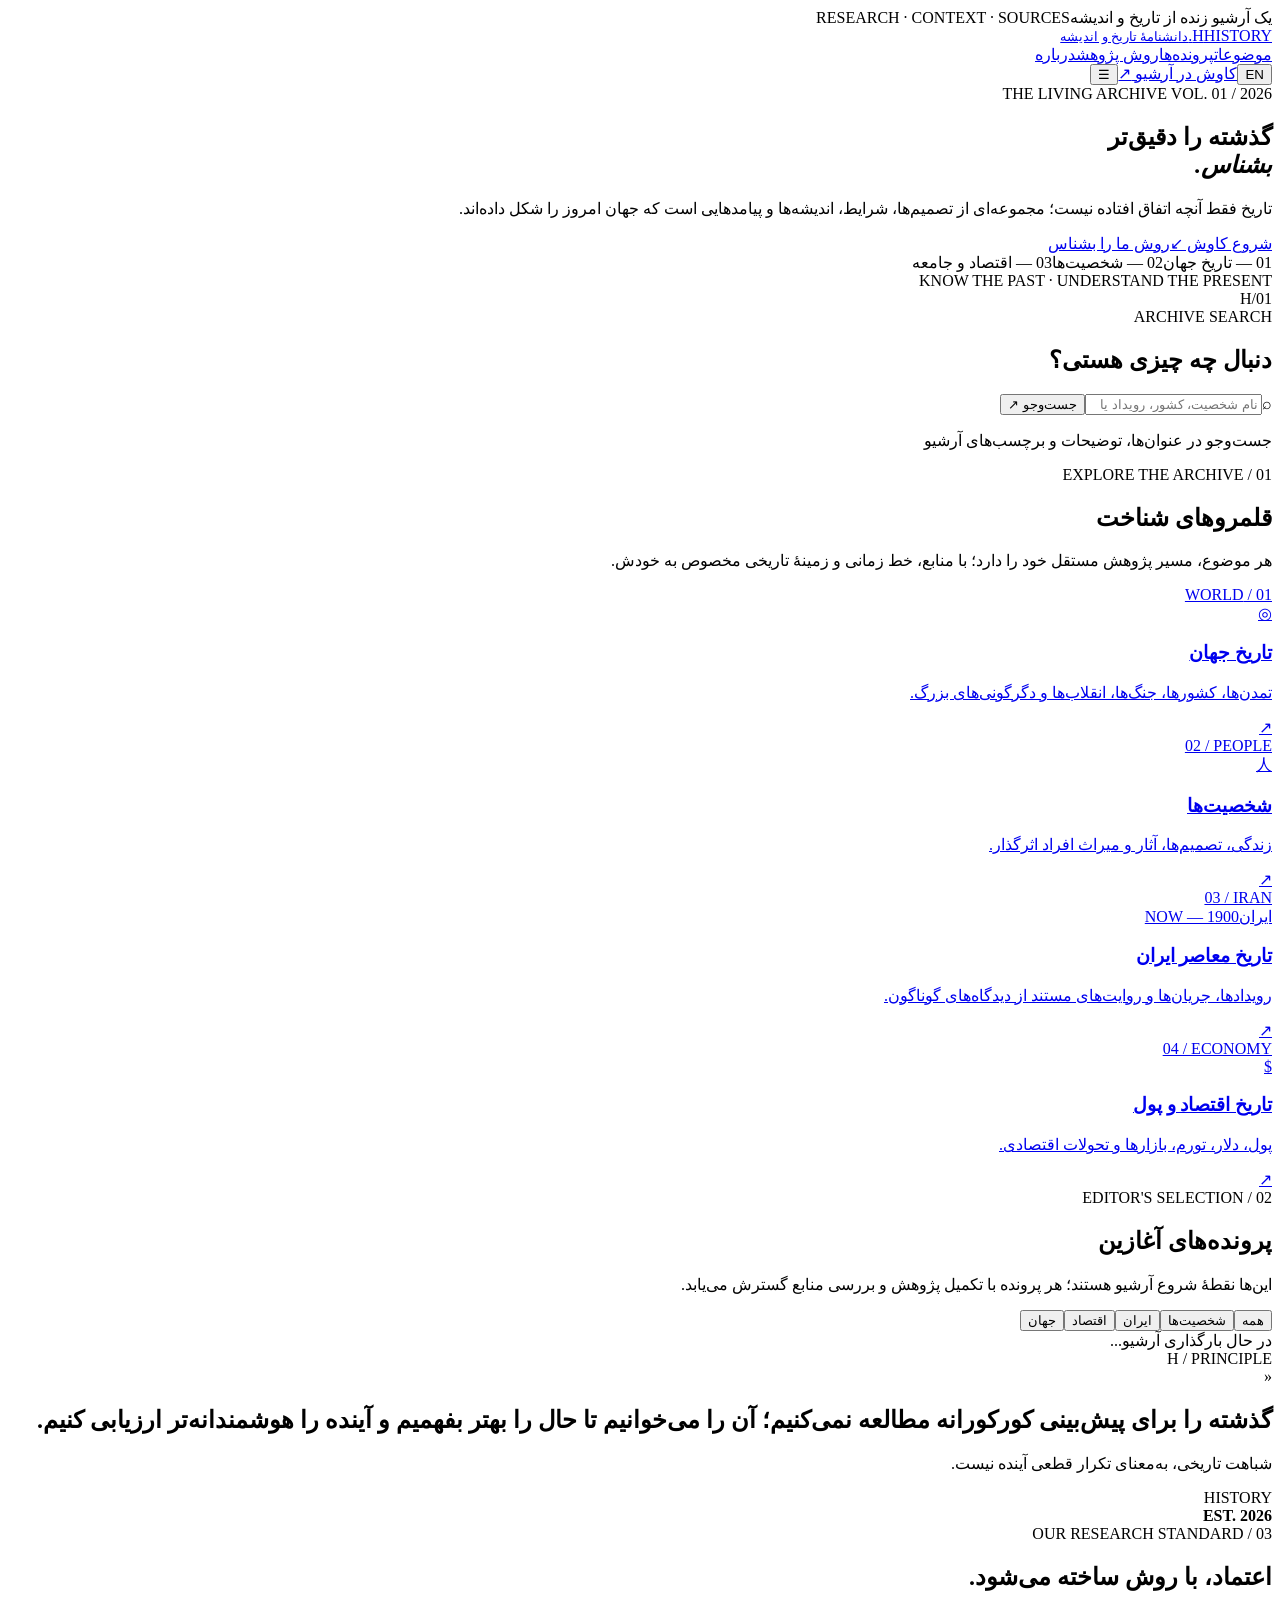
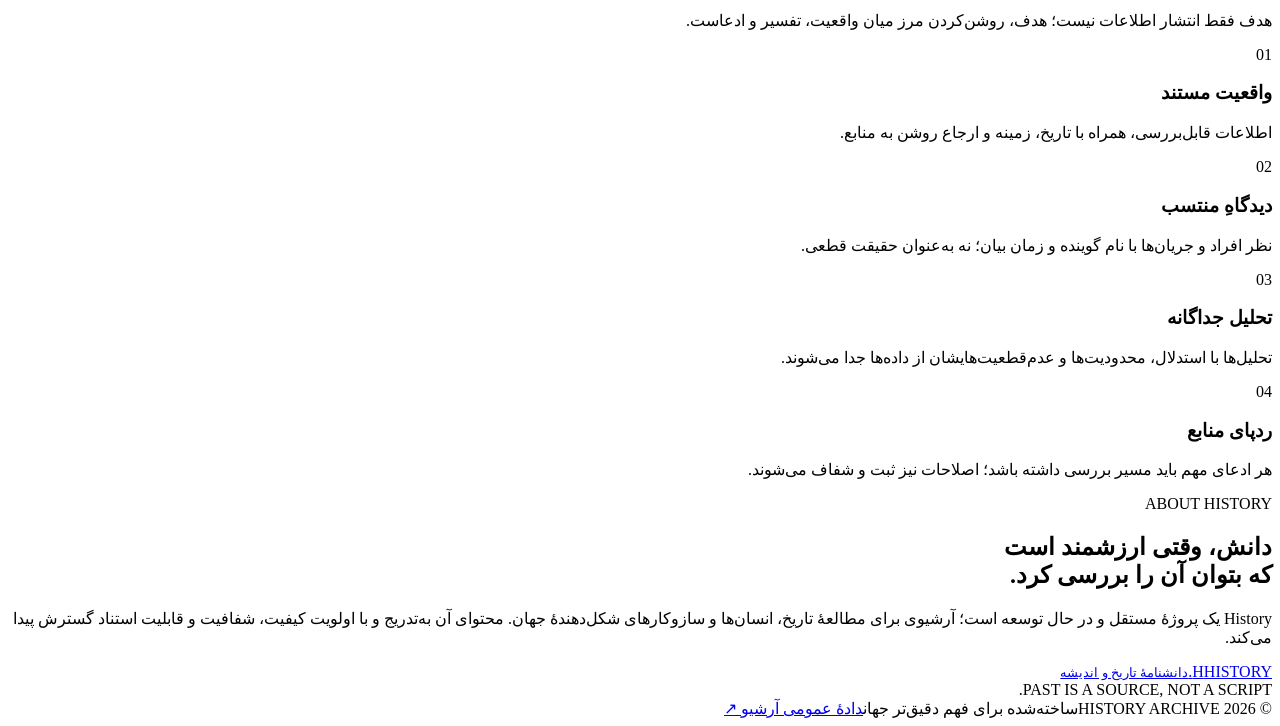
==== index.html @ a35e3f7c "Build History foundation: add index.html" ====
<!doctype html>
<html lang="fa" dir="rtl">
<head>
  <meta charset="utf-8">
  <meta name="viewport" content="width=device-width, initial-scale=1">
  <meta name="theme-color" content="#090a0b">
  <meta name="description" content="History؛ دانشنامه‌ای مستند برای شناخت تاریخ جهان، ایران، اقتصاد و زندگی شخصیت‌های اثرگذار.">
  <meta property="og:title" content="History — گذشته را دقیق‌تر بشناس">
  <meta property="og:description" content="تاریخ، شخصیت‌ها، اندیشه‌ها و اقتصاد؛ با منابع قابل‌ردیابی و روایت‌های تفکیک‌شده.">
  <meta property="og:type" content="website">
  <link rel="icon" href="assets/favicon.svg" type="image/svg+xml">
  <link rel="preconnect" href="https://fonts.googleapis.com">
  <link rel="preconnect" href="https://fonts.gstatic.com" crossorigin>
  <link href="https://fonts.googleapis.com/css2?family=Vazirmatn:wght@400;500;600;700;800&family=DM+Sans:wght@400;500;600;700&display=swap" rel="stylesheet">
  <link rel="stylesheet" href="assets/style.css">
  <title>History — دانشنامه تاریخ و اندیشه</title>
  <script type="application/ld+json">
  {"@context":"https://schema.org","@type":"WebSite","name":"History","url":"https://amir-studio.github.io/History/","inLanguage":["fa","en"],"description":"A source-led knowledge base for history, people, ideas and economic history."}
  </script>
</head>
<body>
  <div class="topline"><span>یک آرشیو زنده از تاریخ و اندیشه</span><span class="topline-right">RESEARCH · CONTEXT · SOURCES</span></div>
  <header class="site-header">
    <a class="brand" href="./" aria-label="History صفحه اصلی"><span class="brand-mark">H</span><span>HISTORY<span class="brand-dot">.</span><small>دانشنامهٔ تاریخ و اندیشه</small></span></a>
    <nav class="desktop-nav" aria-label="ناوبری اصلی">
      <a href="#collections">موضوعات</a><a href="#featured">پرونده‌ها</a><a href="#method">روش پژوهش</a><a href="#about">درباره</a>
    </nav>
    <div class="header-actions"><button class="lang-btn" id="langToggle" type="button" aria-label="تغییر زبان">EN</button><a class="header-link" href="#collections">کاوش در آرشیو <span>↗</span></a><button class="menu-btn" id="menuBtn" aria-label="باز کردن منو">☰</button></div>
  </header>
  <main>
    <section class="hero">
      <div class="hero-grid"></div><div class="hero-content">
        <div class="eyebrow"><i></i> THE LIVING ARCHIVE <span>VOL. 01 / 2026</span></div>
        <h1>گذشته را دقیق‌تر<br><em>بشناس.</em></h1>
        <p class="hero-lead">تاریخ فقط آنچه اتفاق افتاده نیست؛ مجموعه‌ای از تصمیم‌ها، شرایط، اندیشه‌ها و پیامدهایی است که جهان امروز را شکل داده‌اند.</p>
        <div class="hero-actions"><a class="primary-btn" href="#collections">شروع کاوش <span>↙</span></a><a class="text-btn" href="#method">روش ما را بشناس</a></div>
        <div class="hero-meta"><span>01 — تاریخ جهان</span><span>02 — شخصیت‌ها</span><span>03 — اقتصاد و جامعه</span></div>
      </div>
      <div class="hero-side"><div class="vertical-label">KNOW THE PAST · UNDERSTAND THE PRESENT</div><div class="hero-index">H<span>/</span>01</div></div>
    </section>
    <section class="search-section" aria-label="جست‌وجو">
      <div><span class="section-kicker">ARCHIVE SEARCH</span><h2>دنبال چه چیزی هستی؟</h2></div>
      <form class="search-box" id="searchForm"><span class="search-icon">⌕</span><input id="searchInput" type="search" placeholder="نام شخصیت، کشور، رویداد یا موضوع..." autocomplete="off"><button type="submit">جست‌وجو <span>↗</span></button></form>
      <p class="search-hint" id="searchHint">جست‌وجو در عنوان‌ها، توضیحات و برچسب‌های آرشیو</p>
    </section>
    <section class="collections section-wrap" id="collections">
      <div class="section-heading"><div><span class="section-kicker">EXPLORE THE ARCHIVE / 01</span><h2>قلمروهای شناخت</h2></div><p>هر موضوع، مسیر پژوهش مستقل خود را دارد؛ با منابع، خط زمانی و زمینهٔ تاریخی مخصوص به خودش.</p></div>
      <div class="collection-grid">
        <a class="collection-card large" href="#featured" data-category="world"><span class="card-number">01 / WORLD</span><div class="collection-art art-world"><div class="orbit orbit-a"></div><div class="orbit orbit-b"></div><div class="globe">◎</div></div><div class="collection-info"><h3>تاریخ جهان</h3><p>تمدن‌ها، کشورها، جنگ‌ها، انقلاب‌ها و دگرگونی‌های بزرگ.</p><span class="card-arrow">↗</span></div></a>
        <a class="collection-card" href="#featured" data-category="people"><span class="card-number">02 / PEOPLE</span><div class="collection-art art-people"><span class="portrait-symbol">人</span><span class="portrait-line"></span></div><div class="collection-info"><h3>شخصیت‌ها</h3><p>زندگی، تصمیم‌ها، آثار و میراث افراد اثرگذار.</p><span class="card-arrow">↗</span></div></a>
        <a class="collection-card" href="#featured" data-category="iran"><span class="card-number">03 / IRAN</span><div class="collection-art art-iran"><span class="iran-mark">ایران</span><span class="iran-year">1900 — NOW</span></div><div class="collection-info"><h3>تاریخ معاصر ایران</h3><p>رویدادها، جریان‌ها و روایت‌های مستند از دیدگاه‌های گوناگون.</p><span class="card-arrow">↗</span></div></a>
        <a class="collection-card" href="#featured" data-category="economy"><span class="card-number">04 / ECONOMY</span><div class="collection-art art-economy"><div class="chart-lines"><i></i><i></i><i></i><i></i><i></i><i></i></div><span class="dollar-sign">$</span></div><div class="collection-info"><h3>تاریخ اقتصاد و پول</h3><p>پول، دلار، تورم، بازارها و تحولات اقتصادی.</p><span class="card-arrow">↗</span></div></a>
      </div>
    </section>
    <section class="featured section-wrap" id="featured">
      <div class="section-heading"><div><span class="section-kicker">EDITOR'S SELECTION / 02</span><h2>پرونده‌های آغازین</h2></div><p>این‌ها نقطهٔ شروع آرشیو هستند؛ هر پرونده با تکمیل پژوهش و بررسی منابع گسترش می‌یابد.</p></div>
      <div class="filter-row" id="filters"><button class="filter active" data-filter="all">همه</button><button class="filter" data-filter="people">شخصیت‌ها</button><button class="filter" data-filter="iran">ایران</button><button class="filter" data-filter="economy">اقتصاد</button><button class="filter" data-filter="world">جهان</button></div>
      <div class="article-grid" id="articleGrid"><div class="loading">در حال بارگذاری آرشیو...</div></div>
      <div class="empty-state" id="emptyState" hidden>موردی با این عبارت پیدا نشد. عبارت دیگری را امتحان کن.</div>
    </section>
    <section class="principle">
      <div class="principle-number">H / PRINCIPLE</div><div class="principle-quote"><span>«</span><h2>گذشته را برای پیش‌بینی کورکورانه مطالعه نمی‌کنیم؛ آن را می‌خوانیم تا حال را بهتر بفهمیم و آینده را هوشمندانه‌تر ارزیابی کنیم.</h2><p>شباهت تاریخی، به‌معنای تکرار قطعی آینده نیست.</p></div><div class="principle-seal">HISTORY<br><b>EST. 2026</b></div>
    </section>
    <section class="method section-wrap" id="method">
      <div class="section-heading"><div><span class="section-kicker">OUR RESEARCH STANDARD / 03</span><h2>اعتماد، با روش ساخته می‌شود.</h2></div><p>هدف فقط انتشار اطلاعات نیست؛ هدف، روشن‌کردن مرز میان واقعیت، تفسیر و ادعاست.</p></div>
      <div class="method-grid">
        <article><span>01</span><h3>واقعیت مستند</h3><p>اطلاعات قابل‌بررسی، همراه با تاریخ، زمینه و ارجاع روشن به منابع.</p></article>
        <article><span>02</span><h3>دیدگاهِ منتسب</h3><p>نظر افراد و جریان‌ها با نام گوینده و زمان بیان؛ نه به‌عنوان حقیقت قطعی.</p></article>
        <article><span>03</span><h3>تحلیل جداگانه</h3><p>تحلیل‌ها با استدلال، محدودیت‌ها و عدم‌قطعیت‌هایشان از داده‌ها جدا می‌شوند.</p></article>
        <article><span>04</span><h3>ردپای منابع</h3><p>هر ادعای مهم باید مسیر بررسی داشته باشد؛ اصلاحات نیز ثبت و شفاف می‌شوند.</p></article>
      </div>
    </section>
    <section class="about-band" id="about"><div><span class="section-kicker">ABOUT HISTORY</span><h2>دانش، وقتی ارزشمند است<br>که بتوان آن را بررسی کرد.</h2></div><p>History یک پروژهٔ مستقل و در حال توسعه است؛ آرشیوی برای مطالعهٔ تاریخ، انسان‌ها و سازوکارهای شکل‌دهندهٔ جهان. محتوای آن به‌تدریج و با اولویت کیفیت، شفافیت و قابلیت استناد گسترش پیدا می‌کند.</p></section>
  </main>
  <footer class="site-footer"><a class="brand" href="./"><span class="brand-mark">H</span><span>HISTORY<span class="brand-dot">.</span><small>دانشنامهٔ تاریخ و اندیشه</small></span></a><div class="footer-note">PAST IS A SOURCE, NOT A SCRIPT.</div><div class="footer-bottom"><span>© 2026 HISTORY ARCHIVE</span><span>ساخته‌شده برای فهم دقیق‌تر جهان</span><a href="data/index.json">دادهٔ عمومی آرشیو ↗</a></div></footer>
  <script src="assets/app.js" defer></script>
</body>
</html>
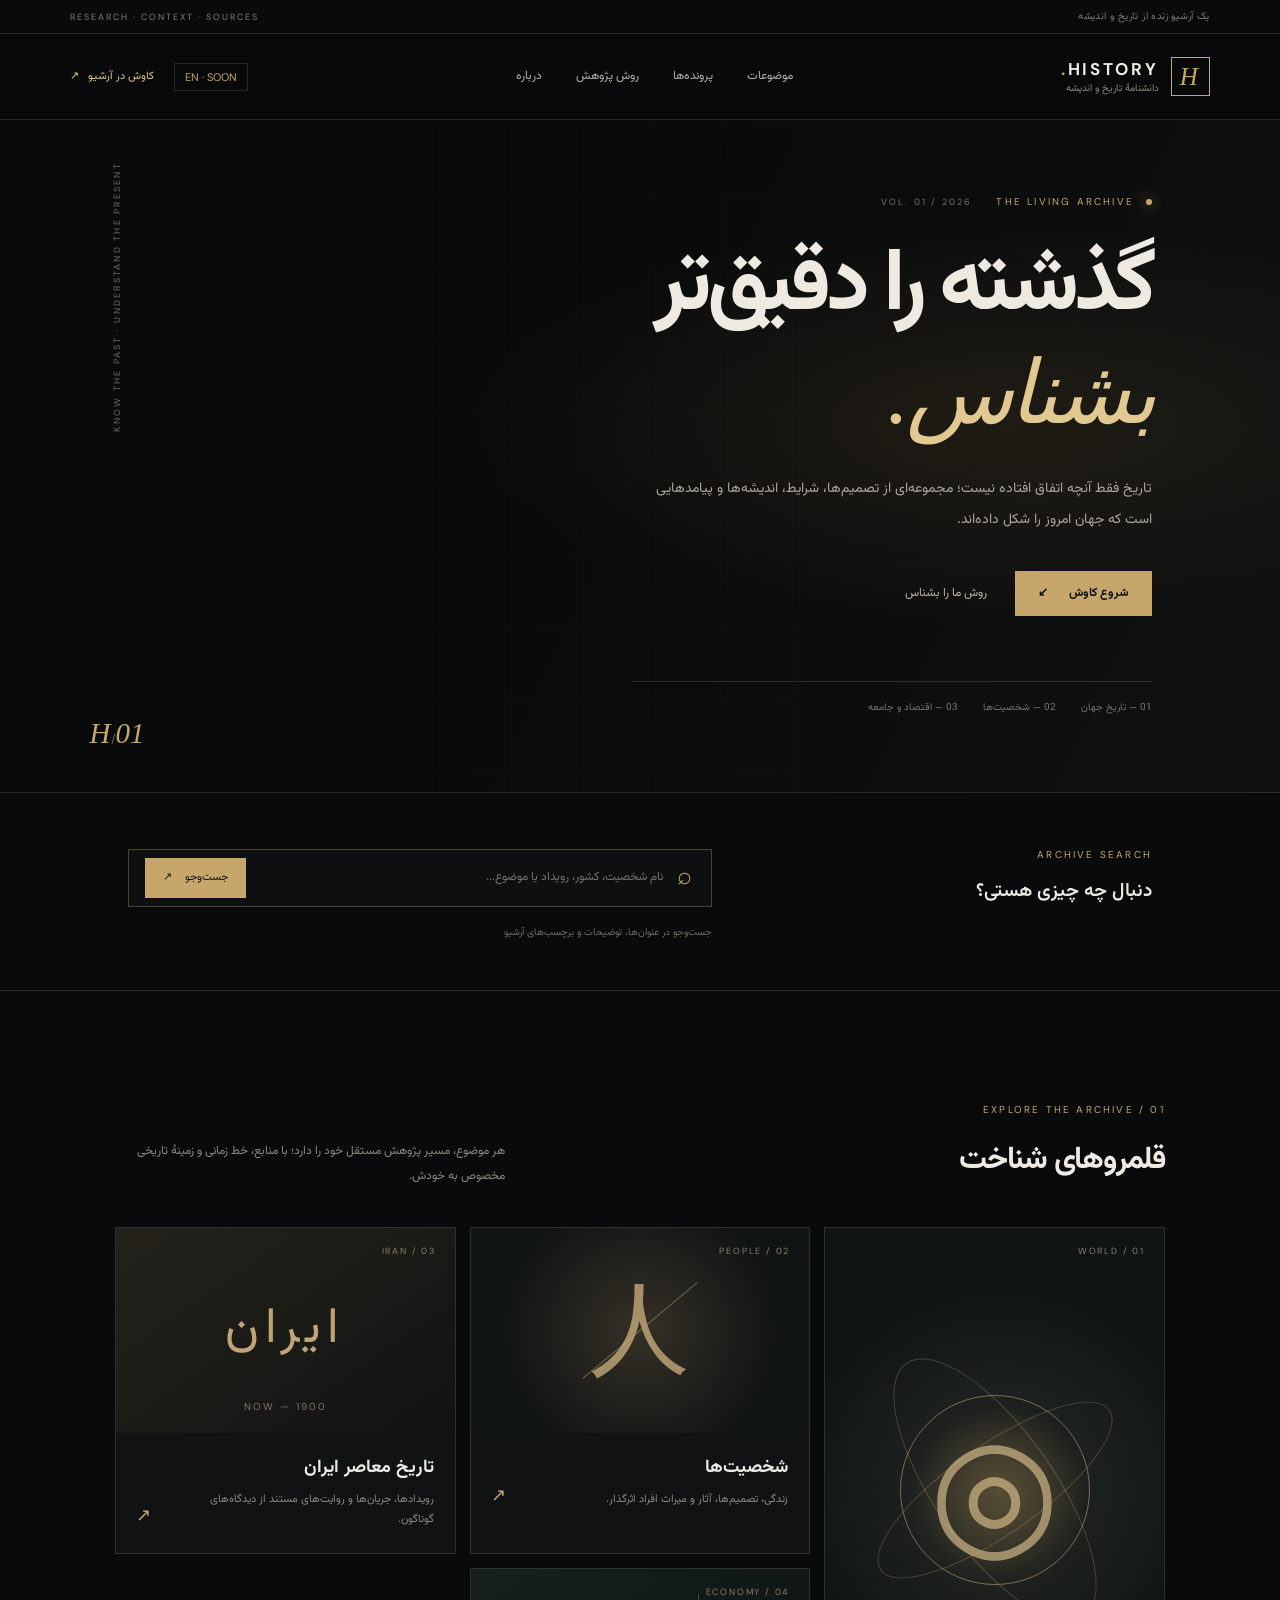
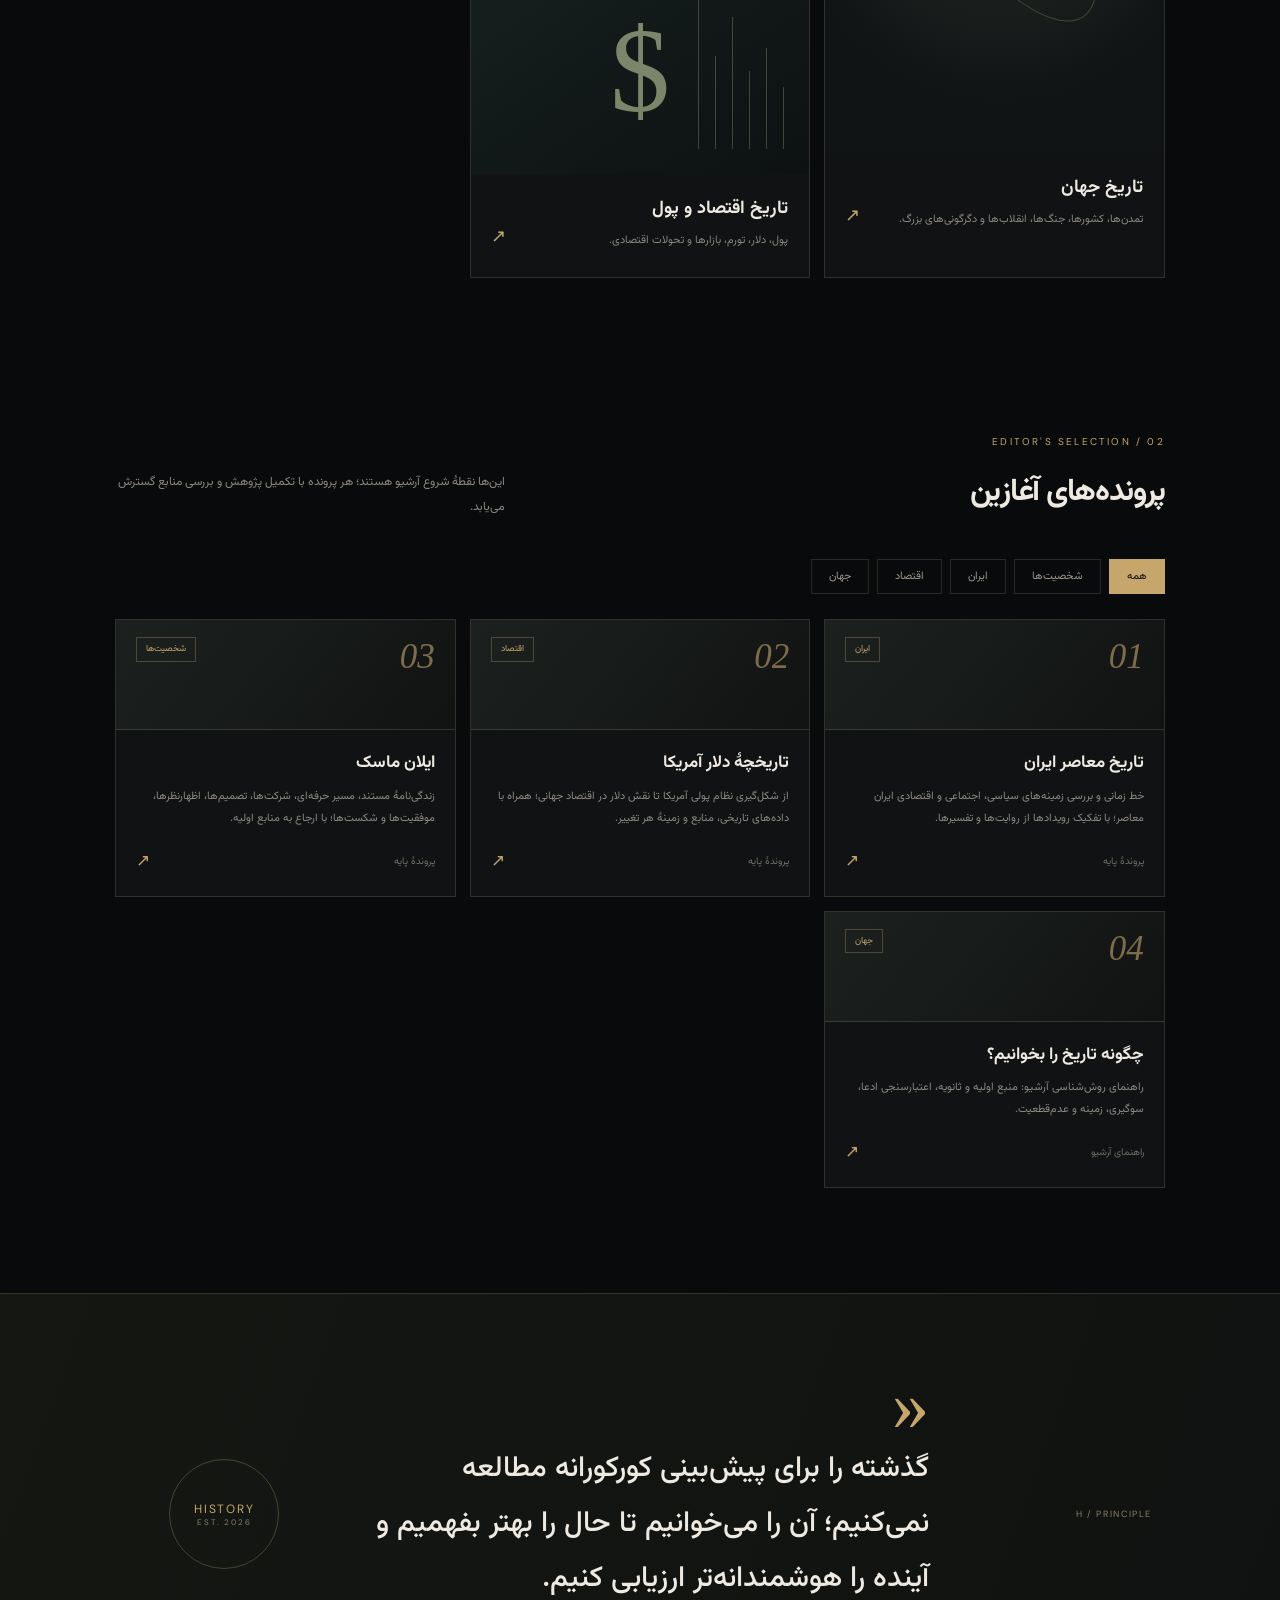
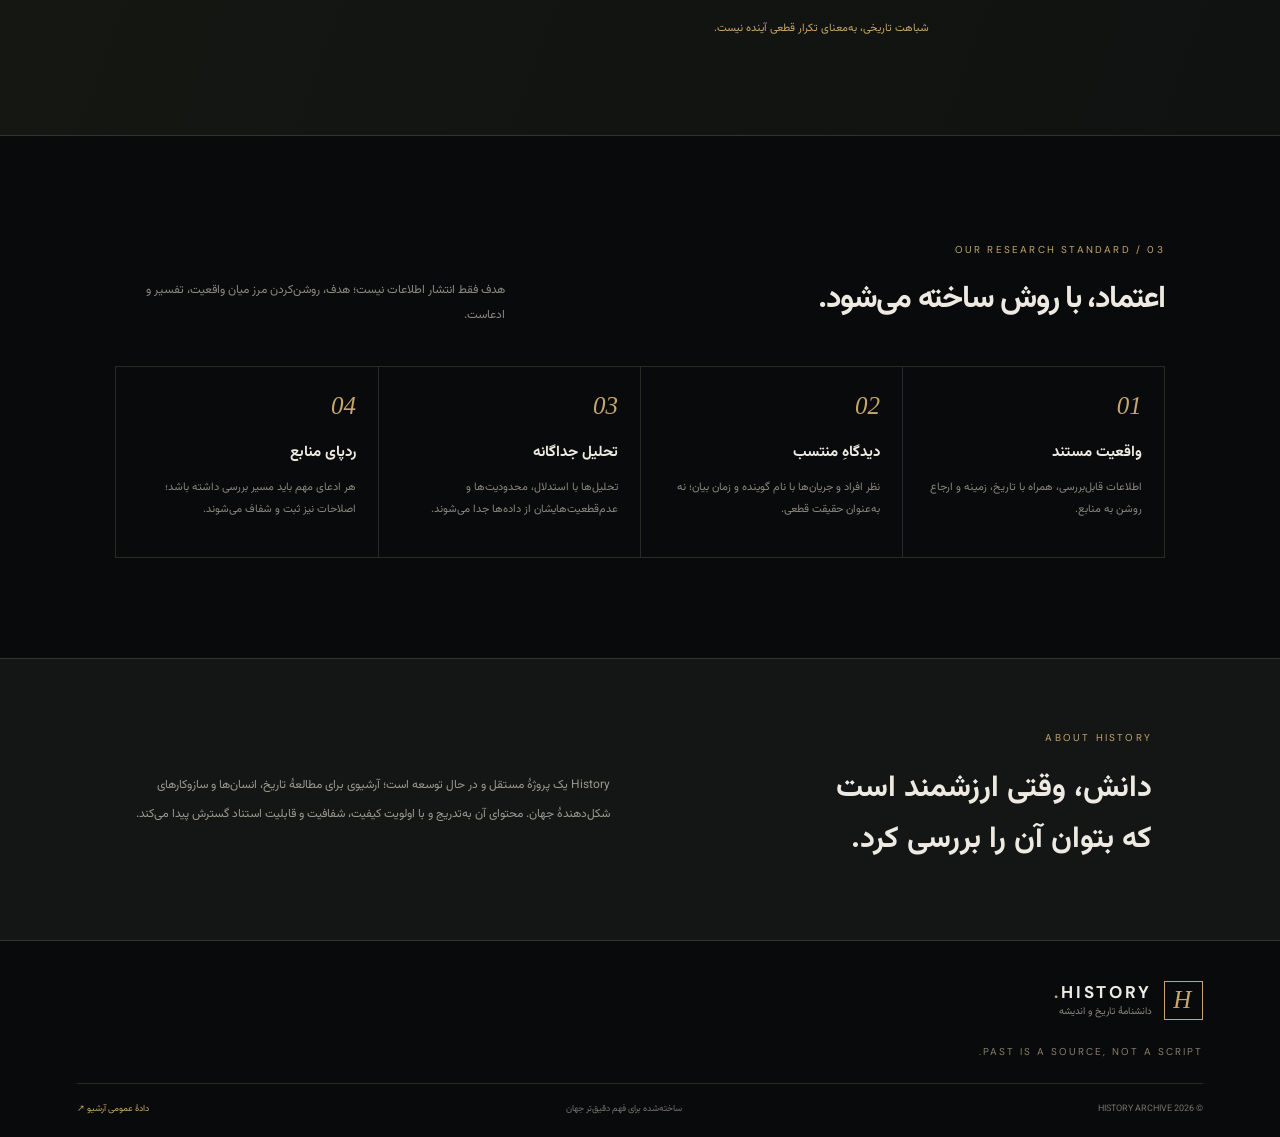
==== commit 0bf02a71: "Mark English interface as coming soon" ====
--- a/index.html
+++ b/index.html
@@ -25,7 +25,7 @@
     <nav class="desktop-nav" aria-label="ناوبری اصلی">
       <a href="#collections">موضوعات</a><a href="#featured">پرونده‌ها</a><a href="#method">روش پژوهش</a><a href="#about">درباره</a>
     </nav>
-    <div class="header-actions"><button class="lang-btn" id="langToggle" type="button" aria-label="تغییر زبان">EN</button><a class="header-link" href="#collections">کاوش در آرشیو <span>↗</span></a><button class="menu-btn" id="menuBtn" aria-label="باز کردن منو">☰</button></div>
+    <div class="header-actions"><button class="lang-btn" id="langToggle" type="button" aria-label="نسخهٔ انگلیسی به‌زودی" disabled>EN · SOON</button><a class="header-link" href="#collections">کاوش در آرشیو <span>↗</span></a><button class="menu-btn" id="menuBtn" aria-label="باز کردن منو">☰</button></div>
   </header>
   <main>
     <section class="hero">
--- a/assets/style.css
+++ b/assets/style.css
@@ -0,0 +1 @@
+:root{--bg:#090a0b;--panel:#101214;--panel2:#141719;--gold:#c6a66b;--gold2:#e2c891;--text:#eeeae2;--muted:#99958d;--line:rgba(225,205,164,.16);--serif:Georgia,'Times New Roman',serif}*{box-sizing:border-box}html{scroll-behavior:smooth;scroll-padding-top:90px}body{margin:0;background:var(--bg);color:var(--text);font-family:'Vazirmatn',sans-serif;line-height:1.8}a{color:inherit;text-decoration:none}button,input{font:inherit}.topline{height:34px;padding:0 5.5%;display:flex;justify-content:space-between;align-items:center;border-bottom:1px solid var(--line);color:#827d73;font-size:10px;letter-spacing:.04em}.topline-right{font:9px 'DM Sans',sans-serif;letter-spacing:.22em}.site-header{height:86px;padding:0 5.5%;display:flex;align-items:center;justify-content:space-between;border-bottom:1px solid var(--line);position:sticky;top:0;background:rgba(9,10,11,.94);backdrop-filter:blur(18px);z-index:20}.brand{display:flex;align-items:center;gap:12px;font:700 17px 'DM Sans',sans-serif;letter-spacing:.16em}.brand-mark{width:39px;height:39px;border:1px solid var(--gold);display:grid;place-items:center;color:var(--gold);font:italic 25px var(--serif)}.brand-dot{color:var(--gold)}.brand small{display:block;font:10px 'Vazirmatn',sans-serif;letter-spacing:0;color:#8d887f;margin-top:1px}.desktop-nav{display:flex;gap:34px;color:#b7b1a6;font-size:12px}.desktop-nav a:hover,.text-btn:hover{color:var(--gold2)}.header-actions{display:flex;align-items:center;gap:20px}.lang-btn,.menu-btn{border:1px solid var(--line);background:none;color:var(--gold);padding:6px 10px;cursor:pointer;font:11px 'DM Sans'}.header-link{font-size:11px;color:var(--gold2)}.header-link span{margin-right:6px}.menu-btn{display:none}.hero{min-height:610px;position:relative;overflow:hidden;display:flex;align-items:center;padding:75px 10%;border-bottom:1px solid var(--line);background:radial-gradient(ellipse at 77% 45%,rgba(160,126,67,.13),transparent 38%),linear-gradient(115deg,#090a0b 45%,#101111)}.hero-grid{position:absolute;inset:0 37% 0 0;opacity:.2;background-image:linear-gradient(rgba(198,166,107,.12) 1px,transparent 1px),linear-gradient(90deg,rgba(198,166,107,.12) 1px,transparent 1px);background-size:72px 72px;mask-image:linear-gradient(90deg,transparent,black)}.hero-content{position:relative;max-width:680px}.eyebrow,.section-kicker{font:10px 'DM Sans',sans-serif;letter-spacing:.22em;color:var(--gold)}.eyebrow{display:flex;align-items:center;gap:12px}.eyebrow i{width:6px;height:6px;border-radius:50%;background:var(--gold);box-shadow:0 0 15px var(--gold)}.eyebrow span{color:#77736a;margin-right:12px;font-size:9px}.hero h1{font-size:clamp(48px,7vw,88px);line-height:1.2;letter-spacing:-.055em;margin:27px 0 20px;font-weight:700}.hero h1 em{font-family:var(--serif);font-weight:400;color:var(--gold2);letter-spacing:-.04em}.hero-lead{max-width:520px;color:#aaa69d;font-size:14px;line-height:2.2}.hero-actions{display:flex;align-items:center;gap:28px;margin-top:35px}.primary-btn{background:var(--gold);color:#111;padding:12px 23px;font-size:12px;font-weight:700;transition:.2s}.primary-btn:hover{background:var(--gold2);transform:translateY(-2px)}.primary-btn span{margin-right:18px}.text-btn{font-size:12px;color:#bcb5a8}.hero-meta{display:flex;gap:25px;margin-top:65px;padding-top:17px;border-top:1px solid var(--line);max-width:530px;color:#79756d;font-size:10px}.hero-side{position:absolute;left:7%;top:0;bottom:0;display:flex;flex-direction:column;justify-content:space-between;align-items:center;padding:42px 0}.vertical-label{writing-mode:vertical-rl;transform:rotate(180deg);font:9px 'DM Sans';letter-spacing:.25em;color:#716b60}.hero-index{font:italic 29px var(--serif);color:var(--gold)}.hero-index span{font:12px 'DM Sans';color:#6c675e}.search-section{padding:48px 10%;display:grid;grid-template-columns:1fr 1.5fr;gap:10px 50px;align-items:center;border-bottom:1px solid var(--line)}.search-section h2{font-size:19px;margin:5px 0;font-weight:600}.search-box{height:58px;border:1px solid rgba(198,166,107,.35);display:flex;align-items:center;padding:5px 7px 5px 16px;background:#0d0f10}.search-icon{font-size:25px;color:var(--gold);padding:0 12px}.search-box input{flex:1;min-width:0;background:transparent;border:0;outline:0;color:var(--text);font-size:12px}.search-box input::placeholder{color:#77736c}.search-box button{border:0;background:var(--gold);color:#111;padding:10px 18px;font-size:11px;cursor:pointer}.search-box button span{margin-right:10px}.search-hint{grid-column:2;margin:0;color:#6f6b63;font-size:10px}.section-wrap{padding:105px 9%}.section-heading{display:flex;align-items:end;justify-content:space-between;gap:30px;margin-bottom:38px}.section-heading h2{font-size:31px;margin:8px 0 0;letter-spacing:-.04em}.section-heading>p{max-width:390px;color:#8d887f;font-size:12px;line-height:2.1;margin:0}.collection-grid{display:grid;grid-template-columns:repeat(3,1fr);gap:14px}.collection-card{position:relative;min-height:310px;border:1px solid var(--line);background:var(--panel);overflow:hidden;transition:.25s}.collection-card:hover{border-color:rgba(198,166,107,.6);transform:translateY(-4px)}.collection-card.large{grid-row:span 2;min-height:634px}.card-number{position:absolute;top:17px;right:19px;z-index:2;color:#8b806c;font:9px 'DM Sans';letter-spacing:.2em}.collection-art{height:205px;position:relative;display:grid;place-items:center;overflow:hidden;background:linear-gradient(145deg,#171b1b,#0d1011)}.large .collection-art{height:525px}.art-world{background:radial-gradient(circle at 52% 50%,#4b432f 0,#1d211f 27%,#101415 66%)}.globe{width:190px;height:190px;border:1px solid rgba(220,190,130,.5);border-radius:50%;display:grid;place-items:center;font:150px var(--serif);color:rgba(218,192,143,.65);text-shadow:0 0 45px rgba(198,166,107,.35)}.orbit{position:absolute;width:280px;height:90px;border:1px solid rgba(210,180,125,.28);border-radius:50%;transform:rotate(-35deg)}.orbit-b{transform:rotate(55deg);width:310px;height:120px}.art-people{background:radial-gradient(circle,#343026,#111415 70%)}.portrait-symbol{font-size:100px;color:#c5aa7a;font-family:var(--serif);opacity:.8}.portrait-line{position:absolute;width:150px;height:1px;background:var(--gold);transform:rotate(-40deg);opacity:.5}.art-iran{background:linear-gradient(145deg,#24221b,#111313)}.iran-mark{font-size:50px;color:#bfa477;letter-spacing:.12em}.iran-year{position:absolute;bottom:20px;font:10px 'DM Sans';letter-spacing:.2em;color:#827765}.art-economy{background:linear-gradient(145deg,#15201e,#0d1111)}.dollar-sign{font:120px var(--serif);color:rgba(180,192,151,.65);z-index:1}.chart-lines{position:absolute;inset:25px;display:flex;align-items:end;gap:16px;opacity:.3}.chart-lines i{width:1px;background:#b9b48a;height:40%}.chart-lines i:nth-child(2){height:65%}.chart-lines i:nth-child(3){height:50%}.chart-lines i:nth-child(4){height:85%}.chart-lines i:nth-child(5){height:60%}.chart-lines i:nth-child(6){height:100%}.collection-info{padding:19px 21px 23px;position:relative}.collection-info h3{font-size:18px;margin:0 0 6px}.collection-info p{font-size:11px;color:#8d887f;margin:0;max-width:85%}.card-arrow{position:absolute;left:20px;bottom:20px;color:var(--gold);font-size:18px}.featured{padding-top:45px}.filter-row{display:flex;gap:8px;margin-bottom:25px;flex-wrap:wrap}.filter{border:1px solid var(--line);background:transparent;color:#9c968b;padding:7px 17px;font-size:11px;cursor:pointer}.filter.active,.filter:hover{background:var(--gold);color:#101010;border-color:var(--gold)}.article-grid{display:grid;grid-template-columns:repeat(3,1fr);gap:14px}.article-card{border:1px solid var(--line);background:var(--panel);min-height:260px;display:flex;flex-direction:column;transition:.2s}.article-card:hover{border-color:rgba(198,166,107,.55);transform:translateY(-3px)}.article-top{height:110px;padding:17px 20px;display:flex;justify-content:space-between;align-items:start;background:linear-gradient(130deg,#1c211f,#111313);border-bottom:1px solid var(--line)}.article-index{font:italic 35px var(--serif);color:rgba(198,166,107,.6)}.article-tag{font-size:9px;color:var(--gold);border:1px solid rgba(198,166,107,.3);padding:3px 9px}.article-body{padding:18px 20px;display:flex;flex-direction:column;flex:1}.article-body h3{font-size:17px;margin:0 0 7px}.article-body p{font-size:11px;color:#8e8a82;margin:0;line-height:2}.article-foot{display:flex;justify-content:space-between;align-items:center;margin-top:auto;padding-top:17px;color:#716d65;font-size:10px}.article-foot b{font-size:17px;color:var(--gold);font-weight:400}.loading,.empty-state{grid-column:1/-1;padding:35px;text-align:center;color:#898379;font-size:12px}.principle{padding:85px 10%;display:grid;grid-template-columns:1fr 3fr 1fr;align-items:center;gap:30px;background:linear-gradient(110deg,#151713,#101211);border-block:1px solid var(--line)}.principle-number{font:9px 'DM Sans';letter-spacing:.18em;color:#8d8067}.principle-quote{position:relative}.principle-quote>span{font:75px var(--serif);color:var(--gold);line-height:.7}.principle-quote h2{font-size:clamp(19px,2.5vw,29px);line-height:1.9;font-weight:500;margin:0 0 12px}.principle-quote p{font-size:11px;color:var(--gold)}.principle-seal{text-align:center;border:1px solid rgba(198,166,107,.3);border-radius:50%;width:110px;height:110px;display:grid;align-content:center;margin:auto;font:12px 'DM Sans';letter-spacing:.15em;color:var(--gold)}.principle-seal b{font-size:8px;color:#8a806e;font-weight:400}.method{padding-top:100px;padding-bottom:100px}.method-grid{display:grid;grid-template-columns:repeat(4,1fr);border:1px solid var(--line)}.method-grid article{padding:25px 22px;min-height:190px;border-left:1px solid var(--line)}.method-grid article:last-child{border-left:0}.method-grid article>span{font:italic 25px var(--serif);color:var(--gold)}.method-grid h3{font-size:15px;margin:13px 0 5px}.method-grid p{font-size:11px;color:#8b877e;line-height:2}.about-band{padding:65px 10%;background:#131615;display:grid;grid-template-columns:1fr 1fr;gap:60px;align-items:center;border-block:1px solid var(--line)}.about-band h2{font-size:30px;line-height:1.7;margin:10px 0}.about-band>p{font-size:12px;line-height:2.4;color:#9b978d}.site-footer{padding:40px 6% 20px}.footer-note{font:10px 'DM Sans';letter-spacing:.2em;color:#8b806c;margin:25px 0}.footer-bottom{border-top:1px solid var(--line);padding-top:17px;display:flex;justify-content:space-between;gap:15px;color:#77736a;font-size:9px}.footer-bottom a{color:var(--gold)}[hidden]{display:none!important}@media(max-width:850px){.desktop-nav{gap:16px}.header-link{display:none}.section-wrap{padding:75px 6%}.hero{padding:70px 8%;min-height:560px}.collection-grid{grid-template-columns:repeat(2,1fr)}.collection-card.large{grid-row:span 1;min-height:310px}.large .collection-art{height:205px}.article-grid{grid-template-columns:repeat(2,1fr)}.principle{grid-template-columns:1fr 3fr}.principle-seal{display:none}.method-grid{grid-template-columns:repeat(2,1fr)}.method-grid article:nth-child(2){border-left:0}.method-grid article:nth-child(-n+2){border-bottom:1px solid var(--line)}}@media(max-width:600px){.topline{padding:0 5%;font-size:9px}.topline-right{font-size:7px}.site-header{height:72px;padding:0 5%}.brand{font-size:14px}.brand-mark{width:34px;height:34px}.desktop-nav{display:none;position:absolute;top:71px;right:0;left:0;padding:20px 7%;background:#101213;border-bottom:1px solid var(--line);flex-direction:column;gap:14px}.desktop-nav.open{display:flex}.menu-btn{display:block}.header-actions{gap:10px}.hero{min-height:570px;padding:65px 7%}.hero h1{font-size:57px}.hero-lead{font-size:12px}.hero-meta{gap:12px;flex-wrap:wrap;margin-top:45px}.hero-side{left:3%}.vertical-label{font-size:7px}.search-section{padding:35px 6%;grid-template-columns:1fr;gap:15px}.search-hint{grid-column:1}.search-box{height:54px}.search-box button{padding:9px 12px}.section-wrap{padding:65px 5%}.section-heading{display:block}.section-heading h2{font-size:26px}.section-heading>p{margin-top:12px}.collection-grid{grid-template-columns:1fr 1fr;gap:9px}.collection-card{min-height:280px}.collection-art,.large .collection-art{height:155px}.collection-info{padding:15px}.collection-info h3{font-size:15px}.collection-info p{font-size:10px}.card-number{font-size:7px;right:12px;top:12px}.globe{width:130px;height:130px;font-size:100px}.orbit{width:180px}.iran-mark{font-size:35px}.portrait-symbol{font-size:75px}.dollar-sign{font-size:90px}.article-grid{grid-template-columns:1fr}.article-card{min-height:230px}.article-top{height:85px}.principle{padding:55px 7%;grid-template-columns:1fr;gap:12px}.principle-quote h2{font-size:20px}.principle-number{font-size:8px}.method{padding-top:65px;padding-bottom:65px}.method-grid article{padding:19px 14px;min-height:185px}.method-grid h3{font-size:13px}.method-grid p{font-size:10px}.about-band{padding:50px 7%;grid-template-columns:1fr;gap:10px}.about-band h2{font-size:25px}.footer-bottom{flex-wrap:wrap}.footer-bottom span:nth-child(2){display:none}}
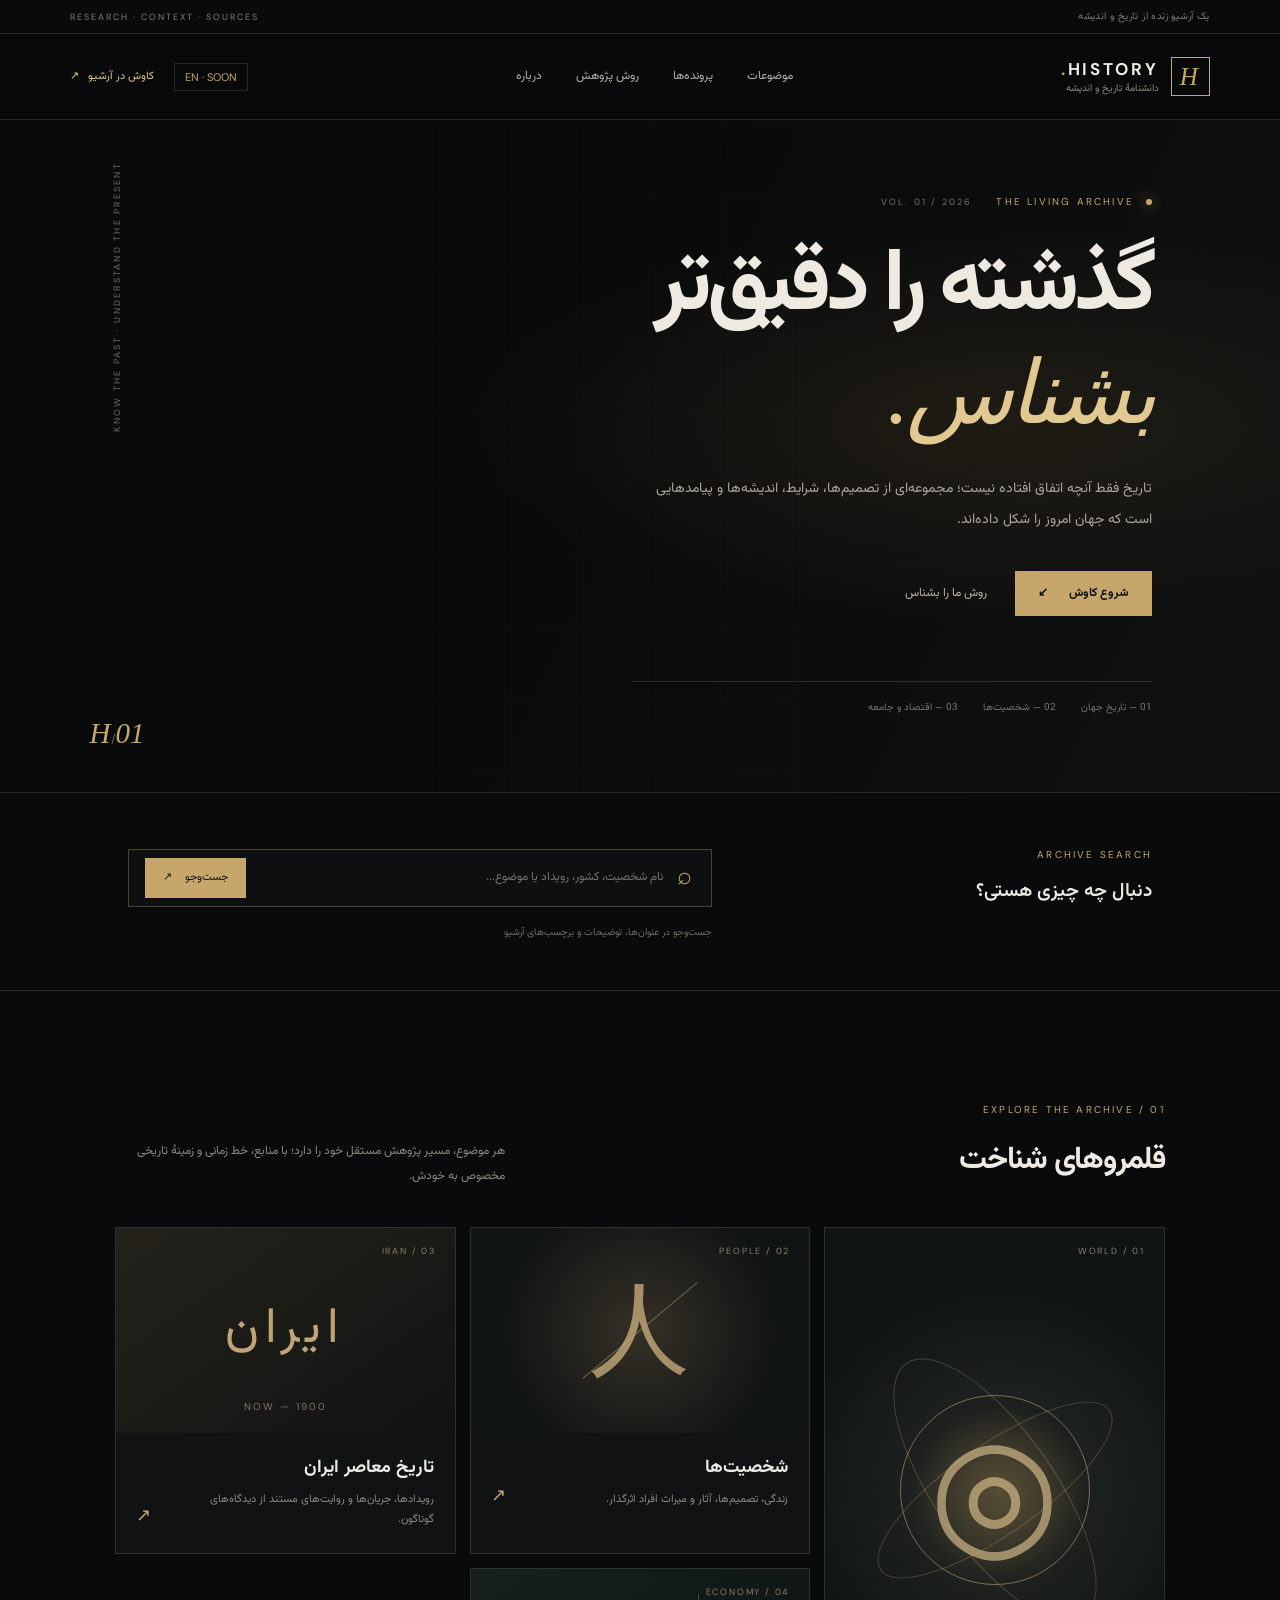
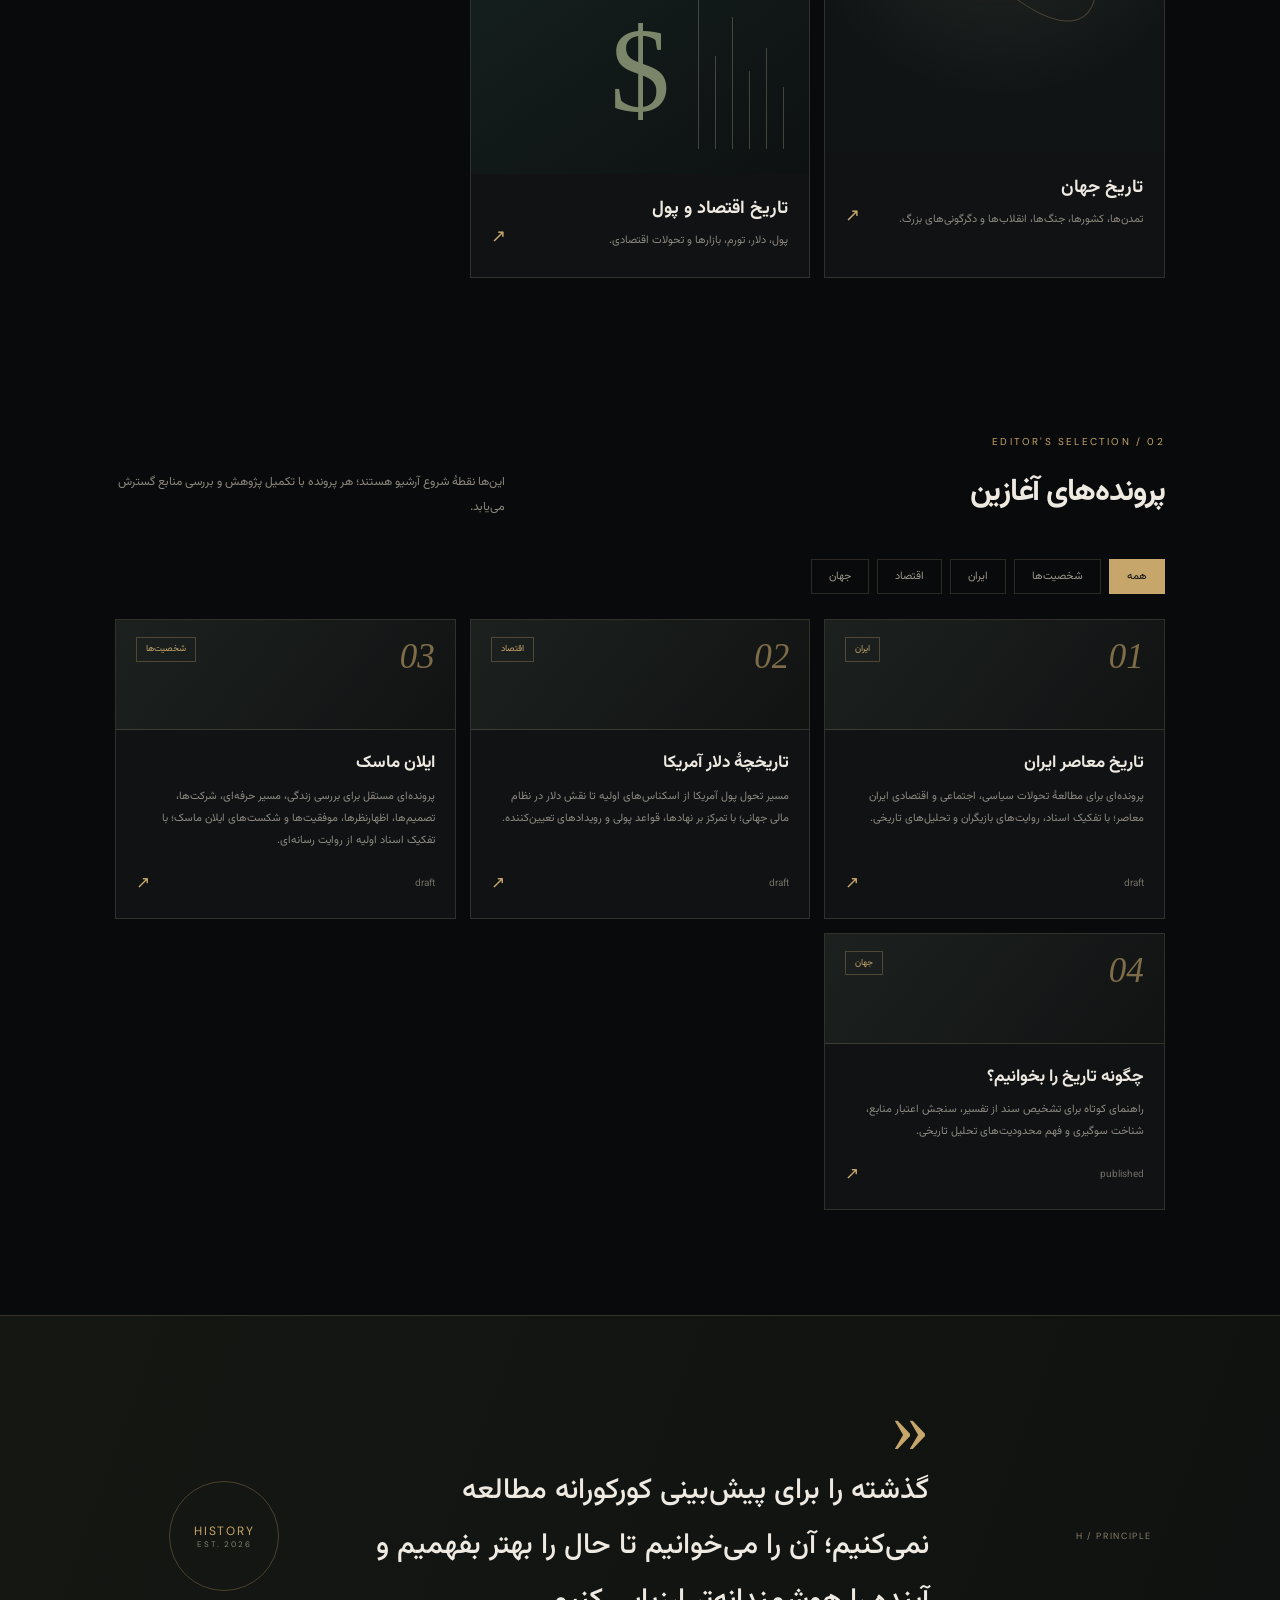
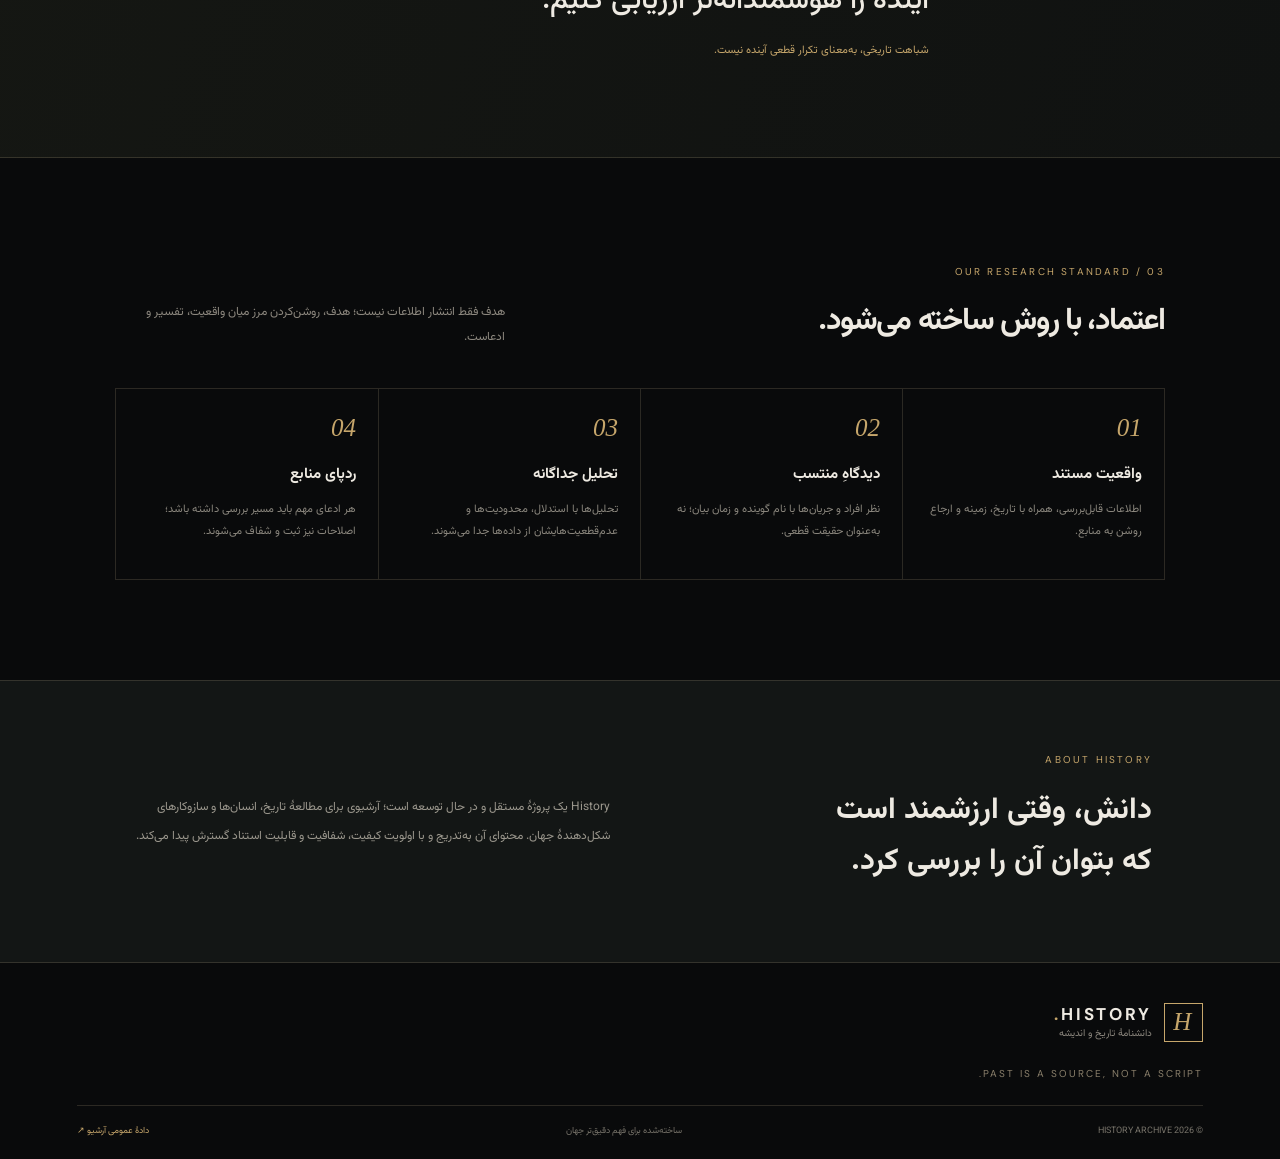
==== commit e0ff0c1c: "Make homepage archive links crawlable without JavaScript" ====
--- a/index.html
+++ b/index.html
@@ -13,6 +13,9 @@
   <link rel="preconnect" href="https://fonts.gstatic.com" crossorigin>
   <link href="https://fonts.googleapis.com/css2?family=Vazirmatn:wght@400;500;600;700;800&family=DM+Sans:wght@400;500;600;700&display=swap" rel="stylesheet">
   <link rel="stylesheet" href="assets/style.css">
+  <link rel="alternate" type="application/rss+xml" title="History RSS" href="feed.xml">
+  <link rel="alternate" type="application/json" title="History machine index" href="data/index.json">
+  <link rel="canonical" href="https://amir-studio.github.io/History/">
   <title>History — دانشنامه تاریخ و اندیشه</title>
   <script type="application/ld+json">
   {"@context":"https://schema.org","@type":"WebSite","name":"History","url":"https://amir-studio.github.io/History/","inLanguage":["fa","en"],"description":"A source-led knowledge base for history, people, ideas and economic history."}
@@ -55,7 +58,7 @@
     <section class="featured section-wrap" id="featured">
       <div class="section-heading"><div><span class="section-kicker">EDITOR'S SELECTION / 02</span><h2>پرونده‌های آغازین</h2></div><p>این‌ها نقطهٔ شروع آرشیو هستند؛ هر پرونده با تکمیل پژوهش و بررسی منابع گسترش می‌یابد.</p></div>
       <div class="filter-row" id="filters"><button class="filter active" data-filter="all">همه</button><button class="filter" data-filter="people">شخصیت‌ها</button><button class="filter" data-filter="iran">ایران</button><button class="filter" data-filter="economy">اقتصاد</button><button class="filter" data-filter="world">جهان</button></div>
-      <div class="article-grid" id="articleGrid"><div class="loading">در حال بارگذاری آرشیو...</div></div>
+      <div class="article-grid" id="articleGrid"><a class="article-card" href="articles/iran-contemporary-history/"><div class="article-body"><h3>تاریخ معاصر ایران</h3><p>خط زمانی و بررسی زمینه‌های سیاسی، اجتماعی و اقتصادی ایران معاصر.</p></div></a><a class="article-card" href="articles/history-of-us-dollar/"><div class="article-body"><h3>تاریخچهٔ دلار آمریکا</h3><p>تحول پول آمریکا و نقش دلار در نظام مالی جهانی.</p></div></a><a class="article-card" href="articles/elon-musk/"><div class="article-body"><h3>ایلان ماسک</h3><p>زندگی، مسیر حرفه‌ای، شرکت‌ها، تصمیم‌ها و منابع اولیه.</p></div></a><a class="article-card" href="articles/how-to-read-history/"><div class="article-body"><h3>چگونه تاریخ را بخوانیم؟</h3><p>روش ارزیابی اسناد، منابع، سوگیری و عدم‌قطعیت تاریخی.</p></div></a></div><noscript><p>فهرست بالا بدون JavaScript قابل‌خواندن است. <a href="ai-index.json">AI index</a> · <a href="data/index.json">JSON archive</a> · <a href="llms.txt">AI guide</a>.</p></noscript>
       <div class="empty-state" id="emptyState" hidden>موردی با این عبارت پیدا نشد. عبارت دیگری را امتحان کن.</div>
     </section>
     <section class="principle">
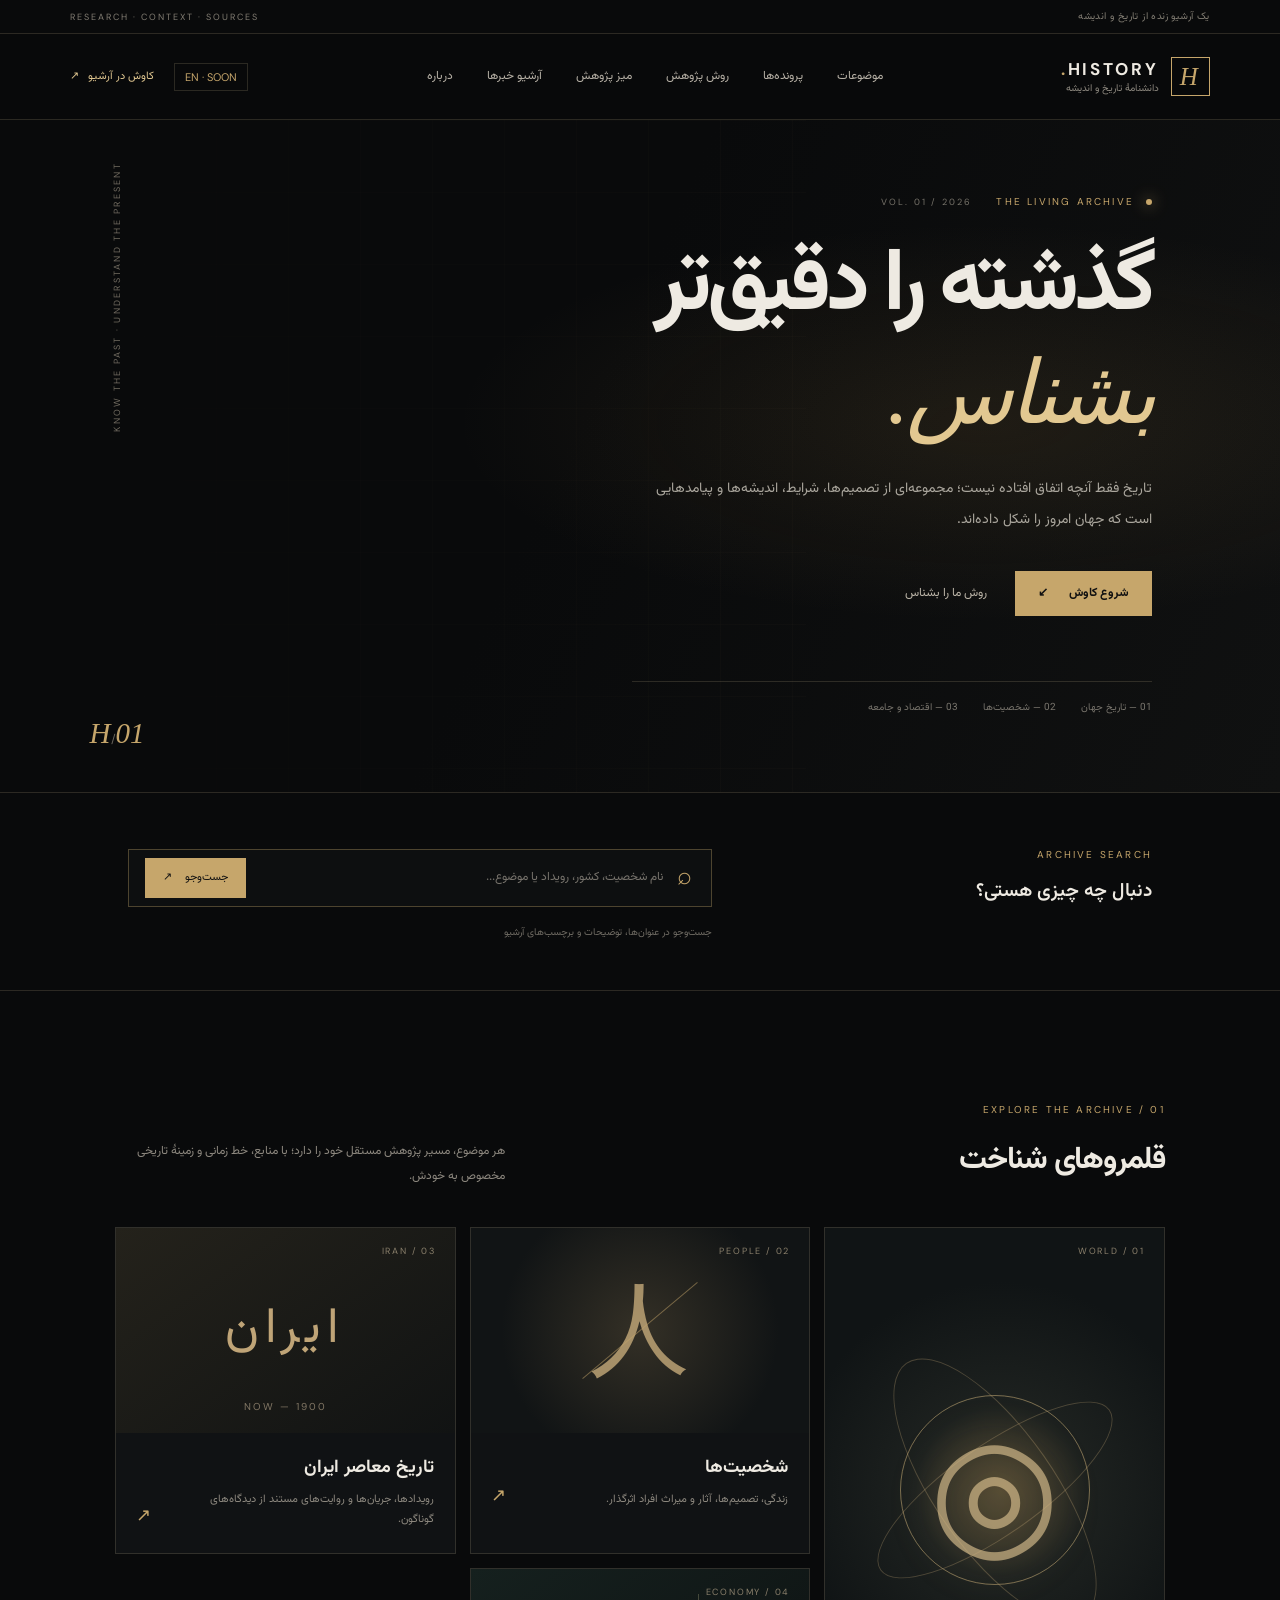
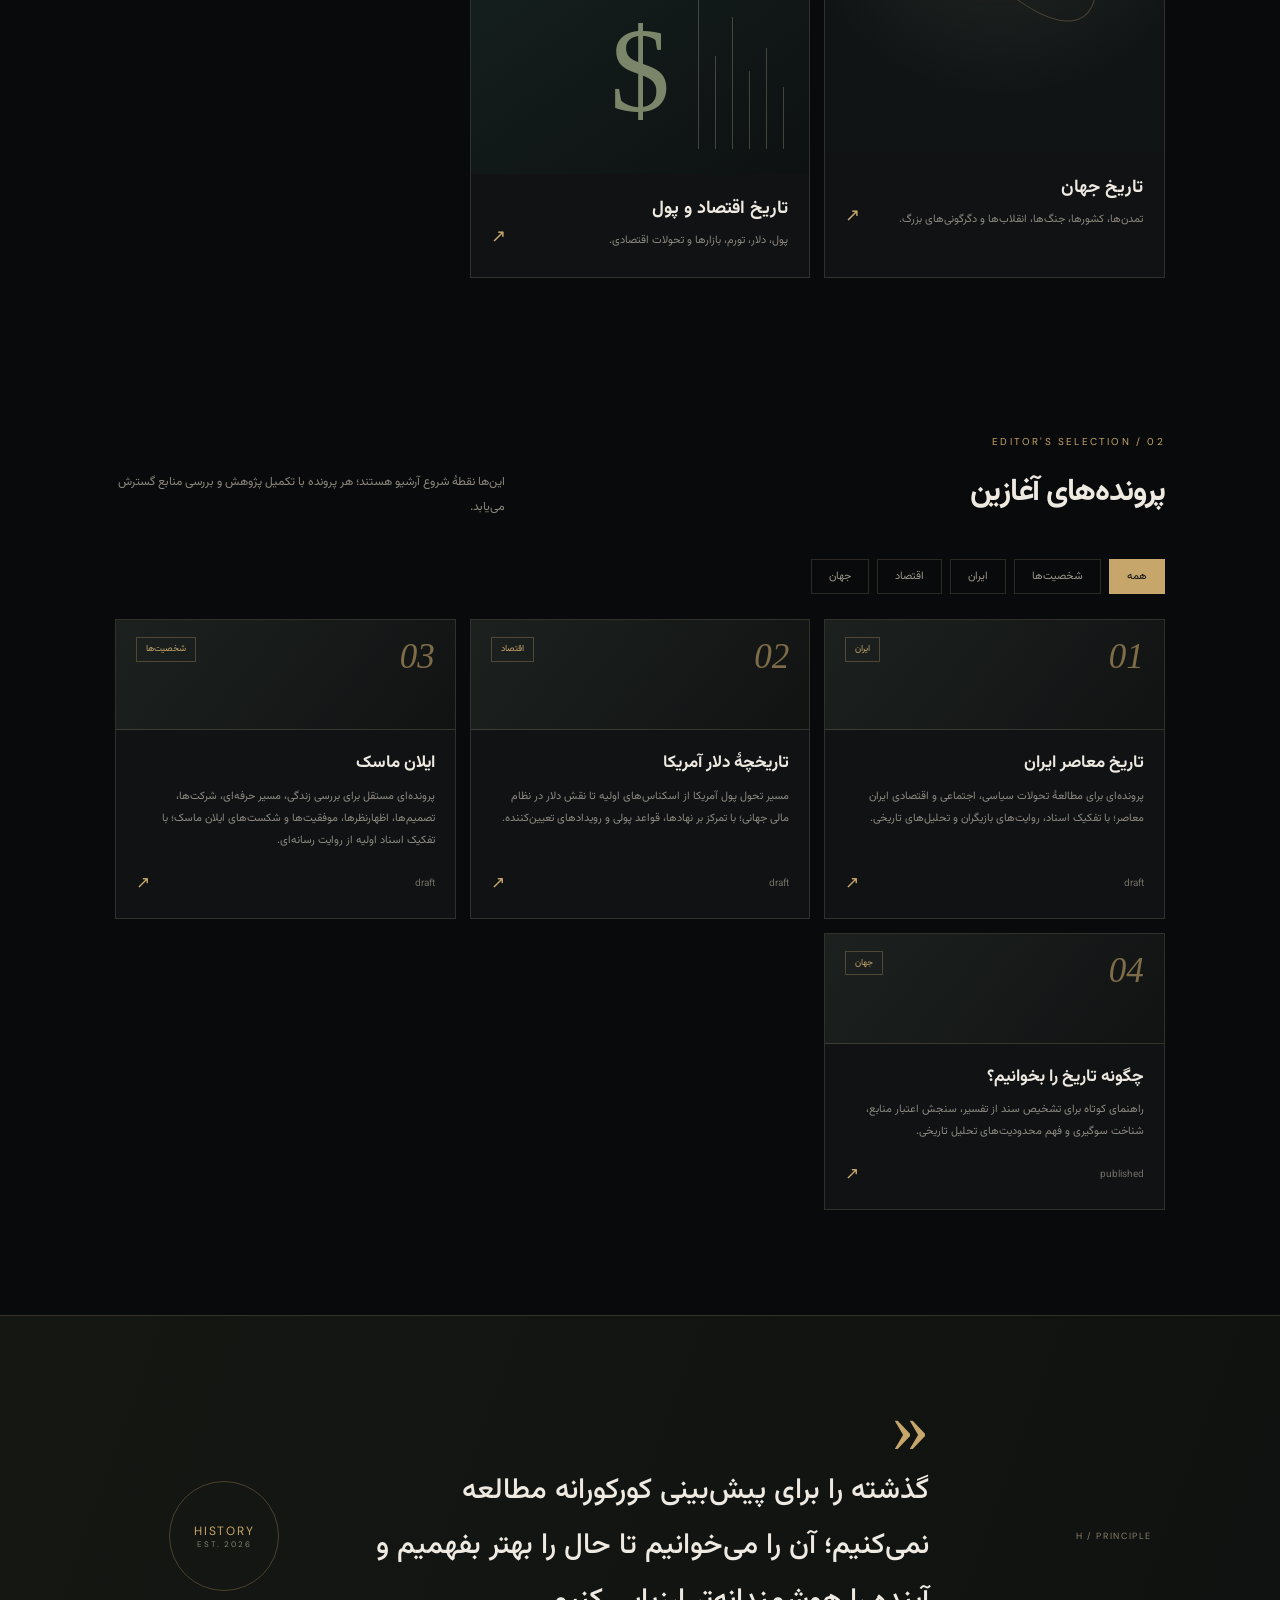
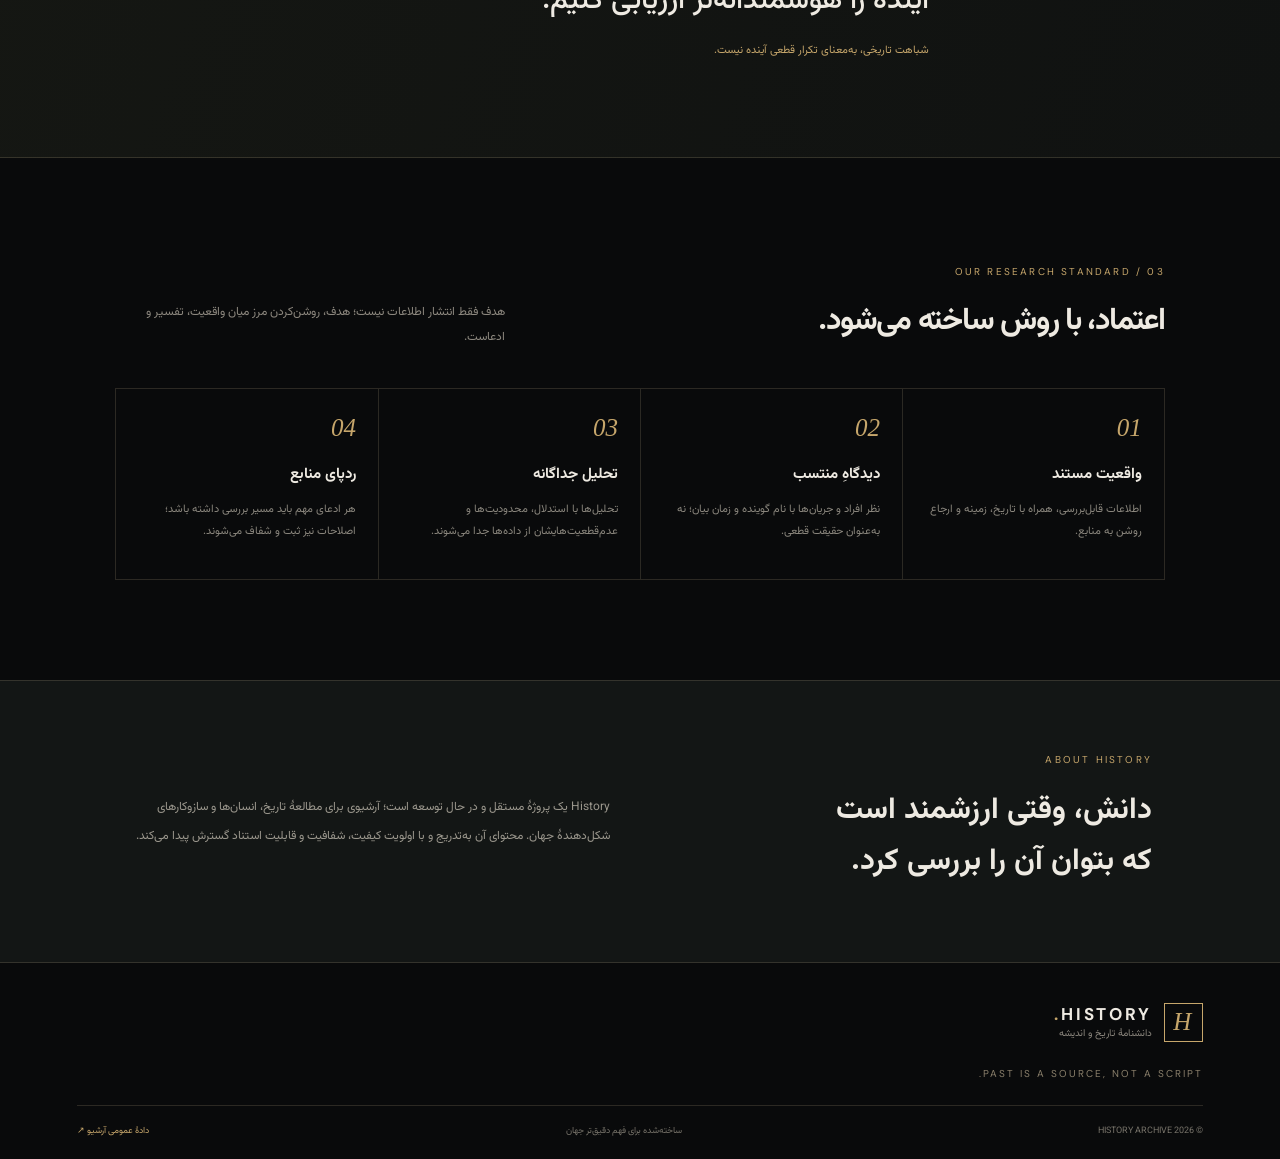
==== commit f5fee66c: "Add research and news archive navigation" ====
--- a/index.html
+++ b/index.html
@@ -26,7 +26,7 @@
   <header class="site-header">
     <a class="brand" href="./" aria-label="History صفحه اصلی"><span class="brand-mark">H</span><span>HISTORY<span class="brand-dot">.</span><small>دانشنامهٔ تاریخ و اندیشه</small></span></a>
     <nav class="desktop-nav" aria-label="ناوبری اصلی">
-      <a href="#collections">موضوعات</a><a href="#featured">پرونده‌ها</a><a href="#method">روش پژوهش</a><a href="#about">درباره</a>
+      <a href="#collections">موضوعات</a><a href="#featured">پرونده‌ها</a><a href="#method">روش پژوهش</a><a href="research.html">میز پژوهش</a><a href="news.html">آرشیو خبرها</a><a href="#about">درباره</a>
     </nav>
     <div class="header-actions"><button class="lang-btn" id="langToggle" type="button" aria-label="نسخهٔ انگلیسی به‌زودی" disabled>EN · SOON</button><a class="header-link" href="#collections">کاوش در آرشیو <span>↗</span></a><button class="menu-btn" id="menuBtn" aria-label="باز کردن منو">☰</button></div>
   </header>
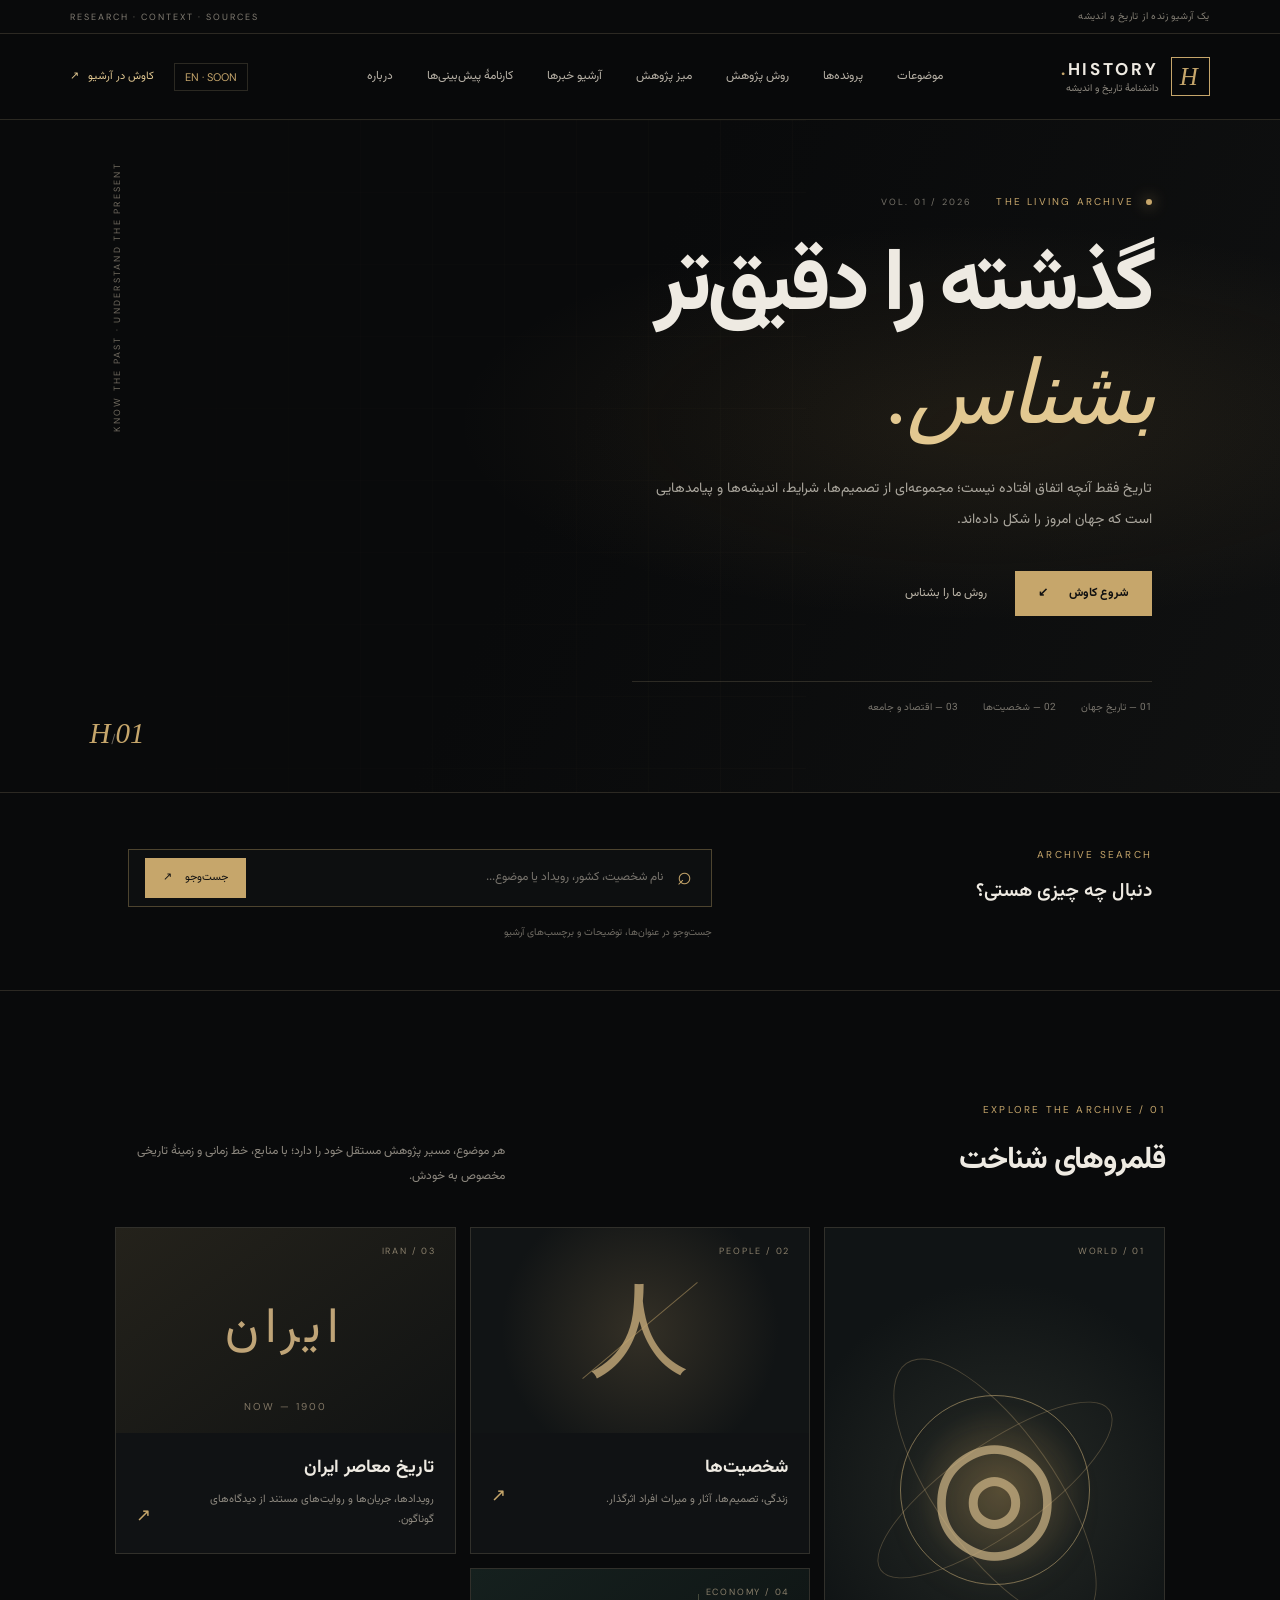
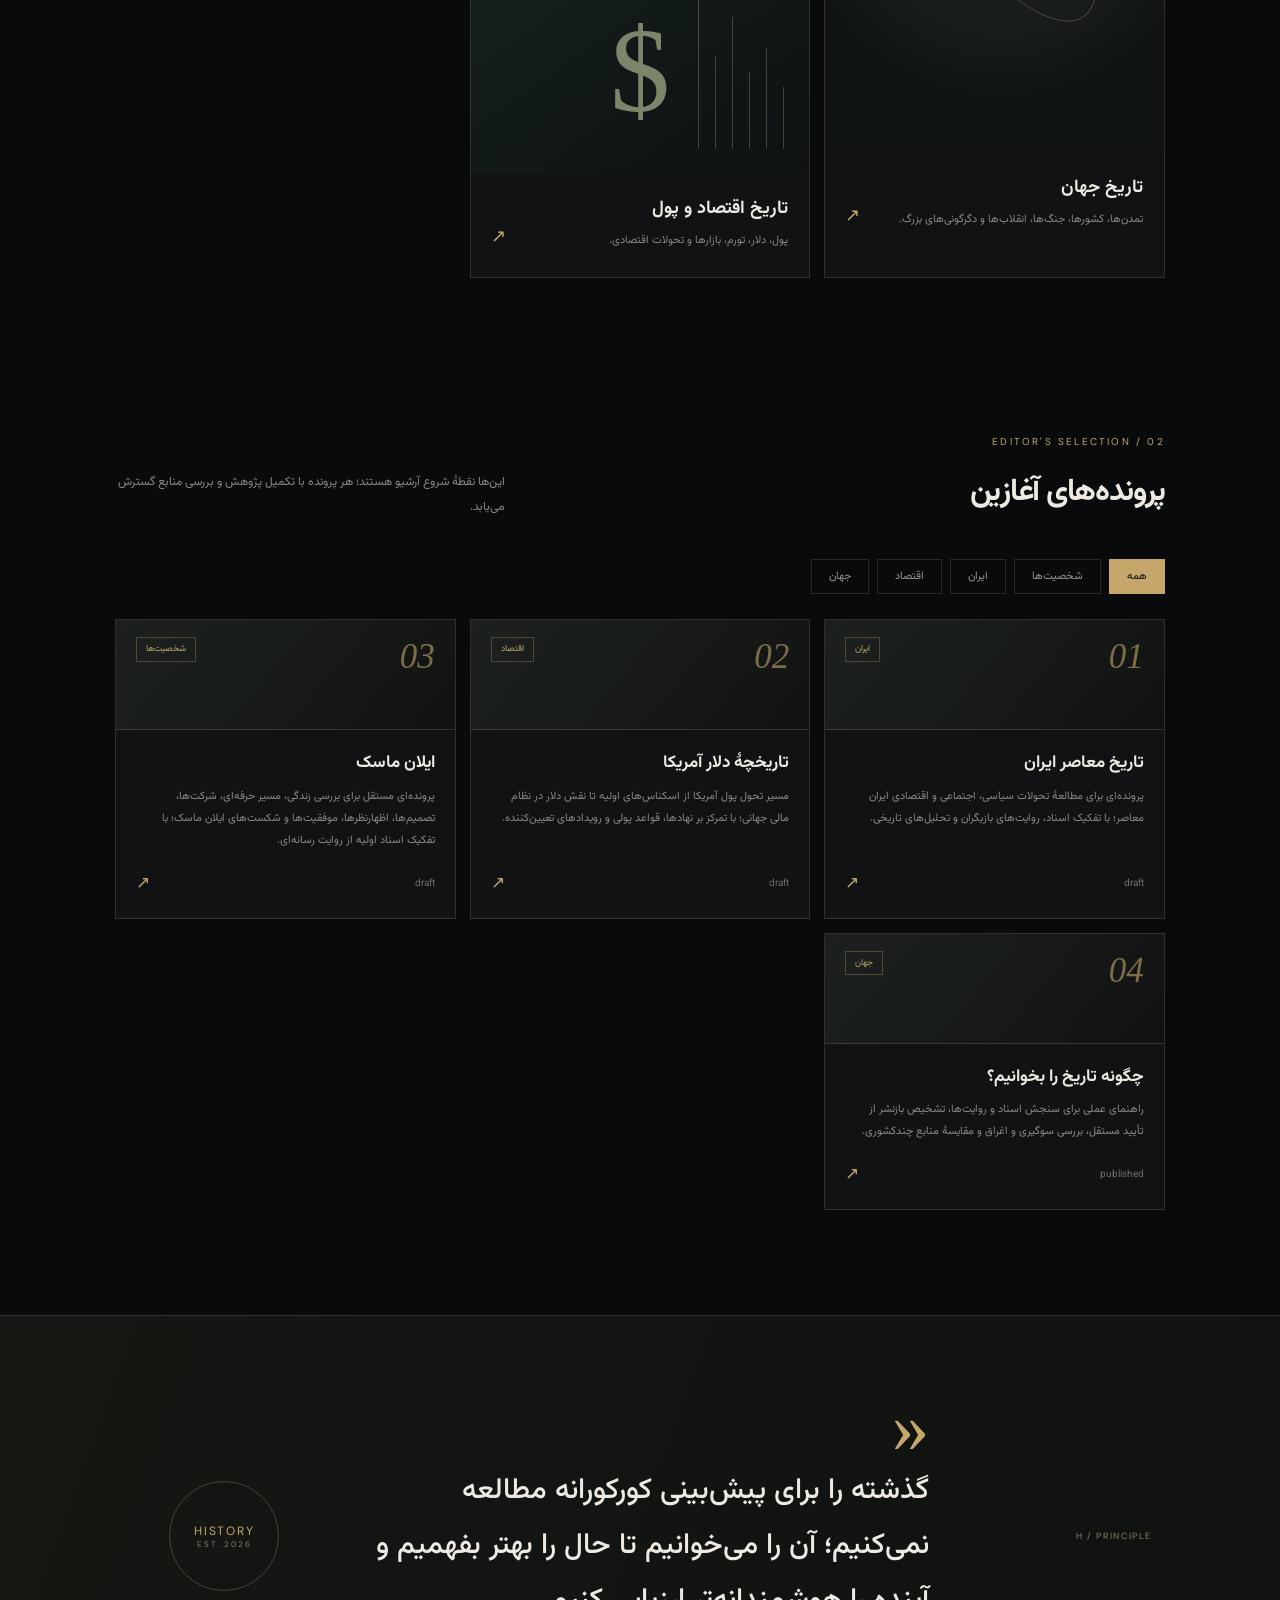
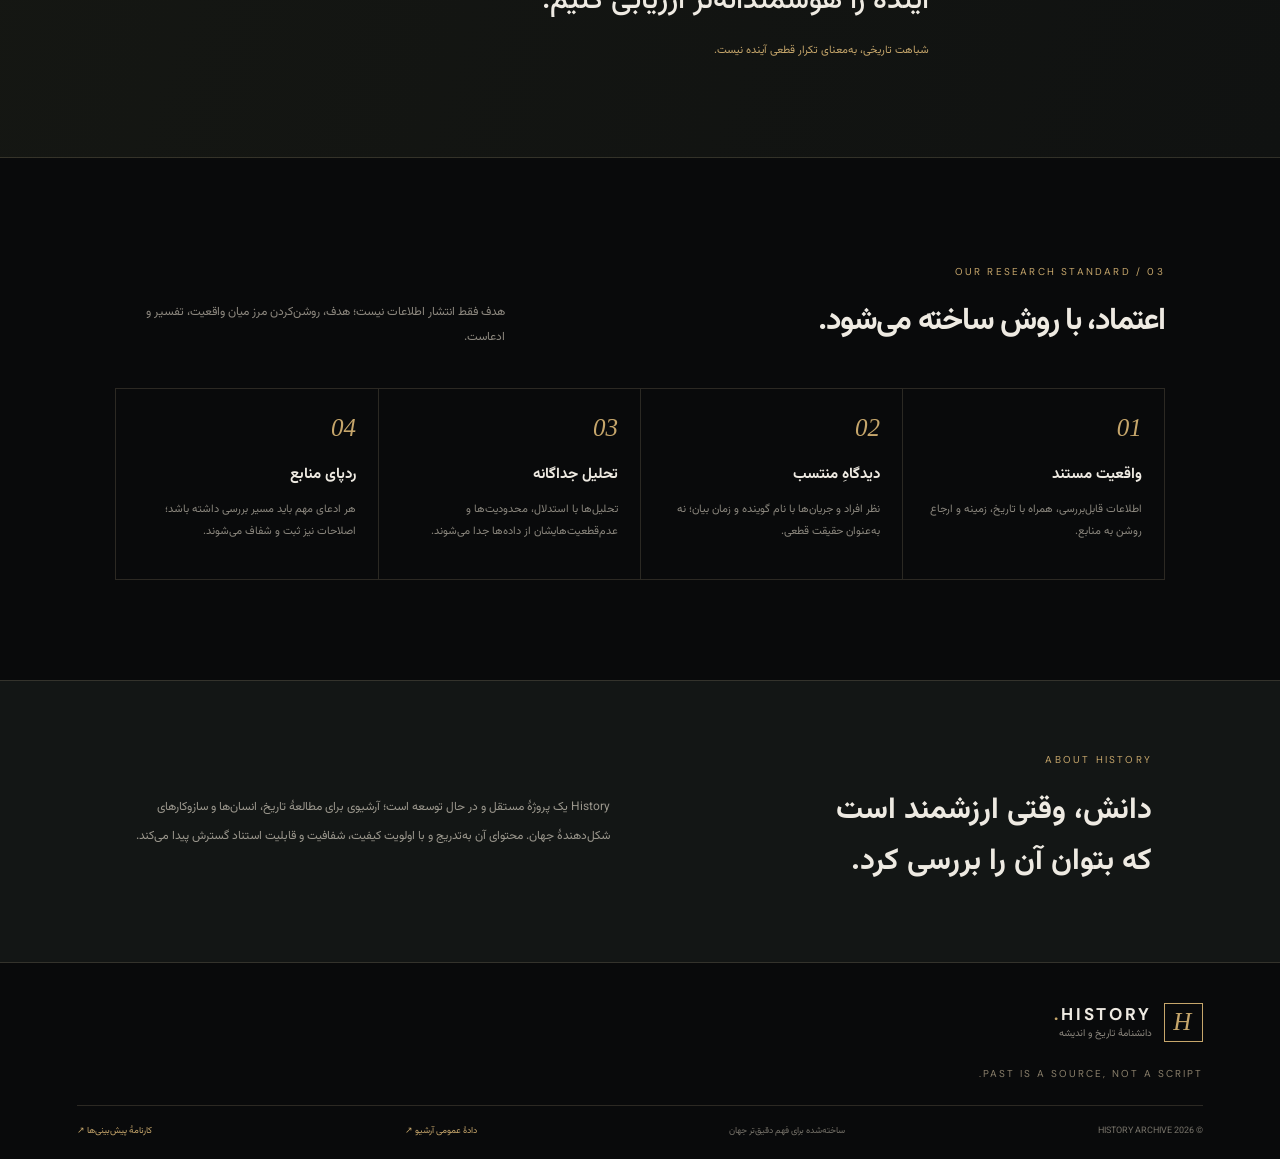
==== commit bde34358: "Link forecast audit dashboard from History" ====
--- a/index.html
+++ b/index.html
@@ -26,7 +26,7 @@
   <header class="site-header">
     <a class="brand" href="./" aria-label="History صفحه اصلی"><span class="brand-mark">H</span><span>HISTORY<span class="brand-dot">.</span><small>دانشنامهٔ تاریخ و اندیشه</small></span></a>
     <nav class="desktop-nav" aria-label="ناوبری اصلی">
-      <a href="#collections">موضوعات</a><a href="#featured">پرونده‌ها</a><a href="#method">روش پژوهش</a><a href="research.html">میز پژوهش</a><a href="news.html">آرشیو خبرها</a><a href="#about">درباره</a>
+      <a href="#collections">موضوعات</a><a href="#featured">پرونده‌ها</a><a href="#method">روش پژوهش</a><a href="research.html">میز پژوهش</a><a href="news.html">آرشیو خبرها</a><a href="forecasts/">کارنامهٔ پیش‌بینی‌ها</a><a href="#about">درباره</a>
     </nav>
     <div class="header-actions"><button class="lang-btn" id="langToggle" type="button" aria-label="نسخهٔ انگلیسی به‌زودی" disabled>EN · SOON</button><a class="header-link" href="#collections">کاوش در آرشیو <span>↗</span></a><button class="menu-btn" id="menuBtn" aria-label="باز کردن منو">☰</button></div>
   </header>
@@ -75,7 +75,7 @@
     </section>
     <section class="about-band" id="about"><div><span class="section-kicker">ABOUT HISTORY</span><h2>دانش، وقتی ارزشمند است<br>که بتوان آن را بررسی کرد.</h2></div><p>History یک پروژهٔ مستقل و در حال توسعه است؛ آرشیوی برای مطالعهٔ تاریخ، انسان‌ها و سازوکارهای شکل‌دهندهٔ جهان. محتوای آن به‌تدریج و با اولویت کیفیت، شفافیت و قابلیت استناد گسترش پیدا می‌کند.</p></section>
   </main>
-  <footer class="site-footer"><a class="brand" href="./"><span class="brand-mark">H</span><span>HISTORY<span class="brand-dot">.</span><small>دانشنامهٔ تاریخ و اندیشه</small></span></a><div class="footer-note">PAST IS A SOURCE, NOT A SCRIPT.</div><div class="footer-bottom"><span>© 2026 HISTORY ARCHIVE</span><span>ساخته‌شده برای فهم دقیق‌تر جهان</span><a href="data/index.json">دادهٔ عمومی آرشیو ↗</a></div></footer>
+  <footer class="site-footer"><a class="brand" href="./"><span class="brand-mark">H</span><span>HISTORY<span class="brand-dot">.</span><small>دانشنامهٔ تاریخ و اندیشه</small></span></a><div class="footer-note">PAST IS A SOURCE, NOT A SCRIPT.</div><div class="footer-bottom"><span>© 2026 HISTORY ARCHIVE</span><span>ساخته‌شده برای فهم دقیق‌تر جهان</span><a href="data/index.json">دادهٔ عمومی آرشیو ↗</a><a href="forecasts/">کارنامهٔ پیش‌بینی‌ها ↗</a></div></footer>
   <script src="assets/app.js" defer></script>
 </body>
 </html>
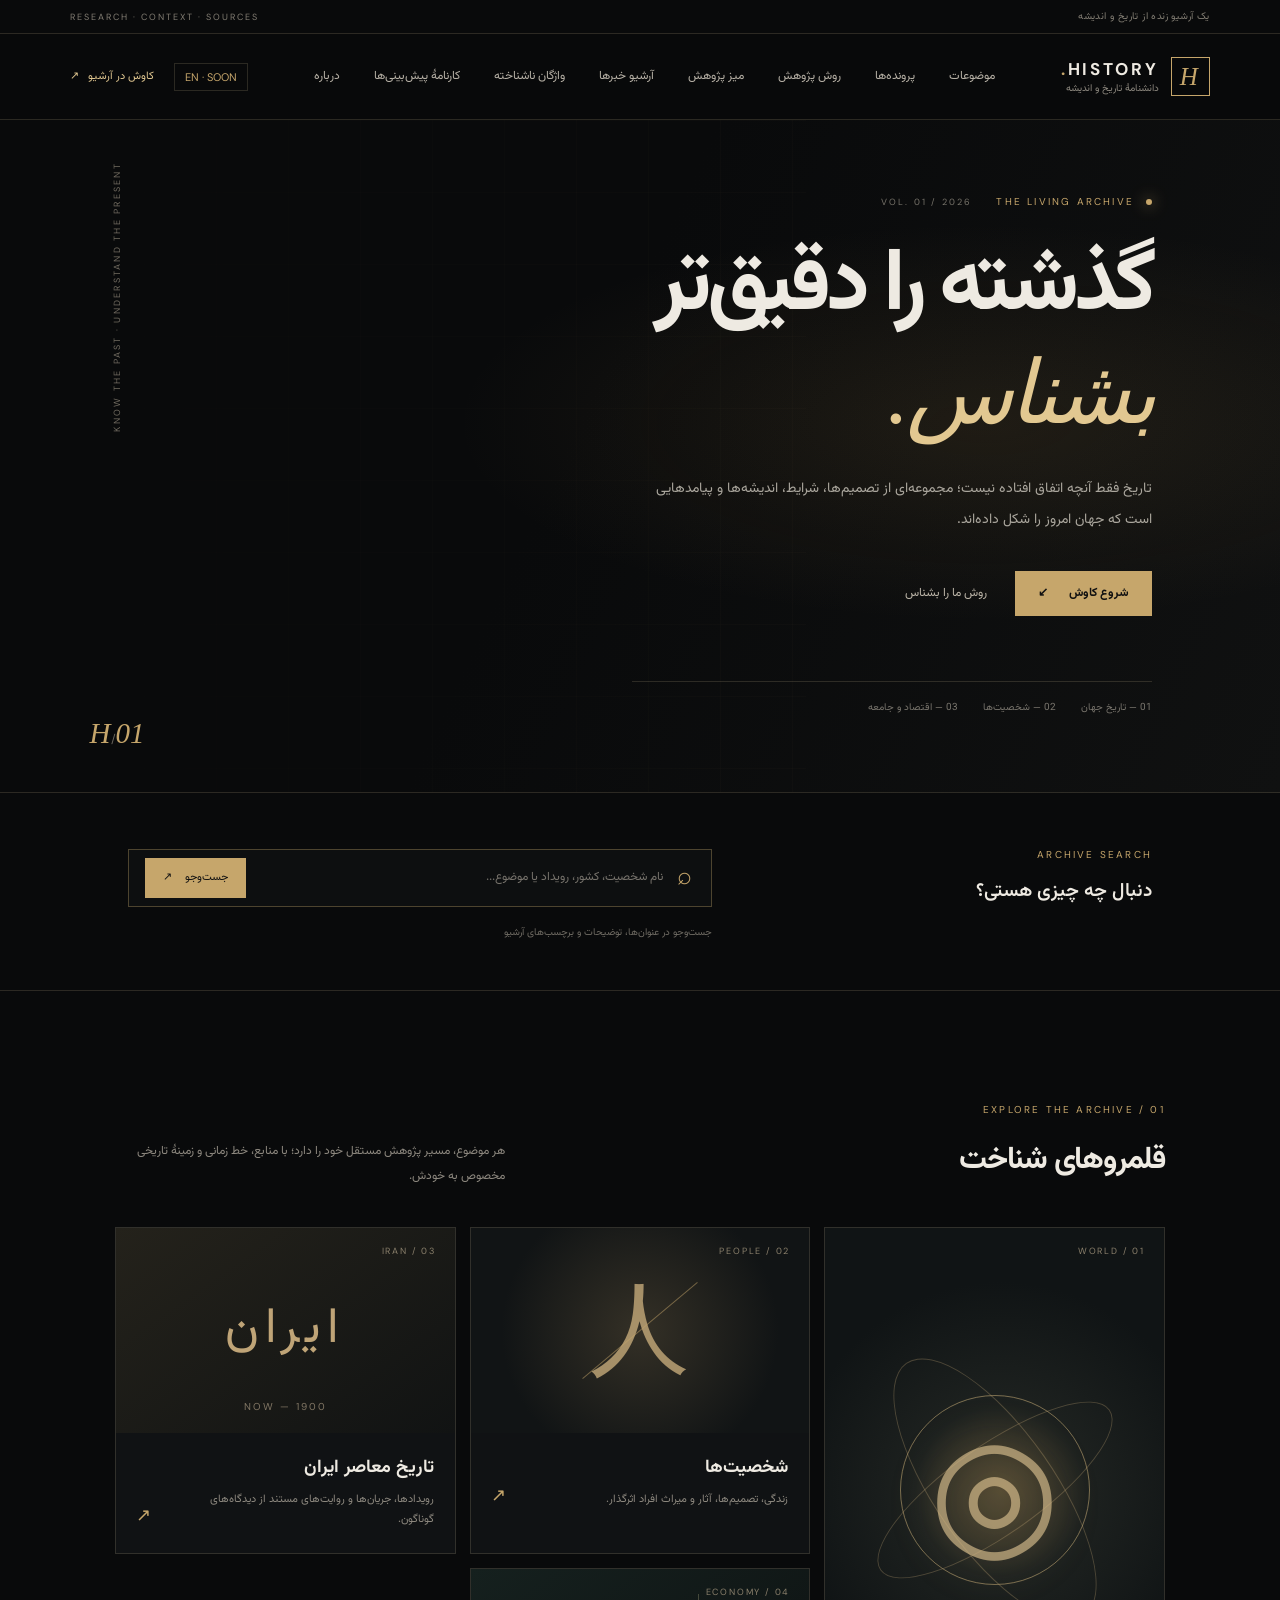
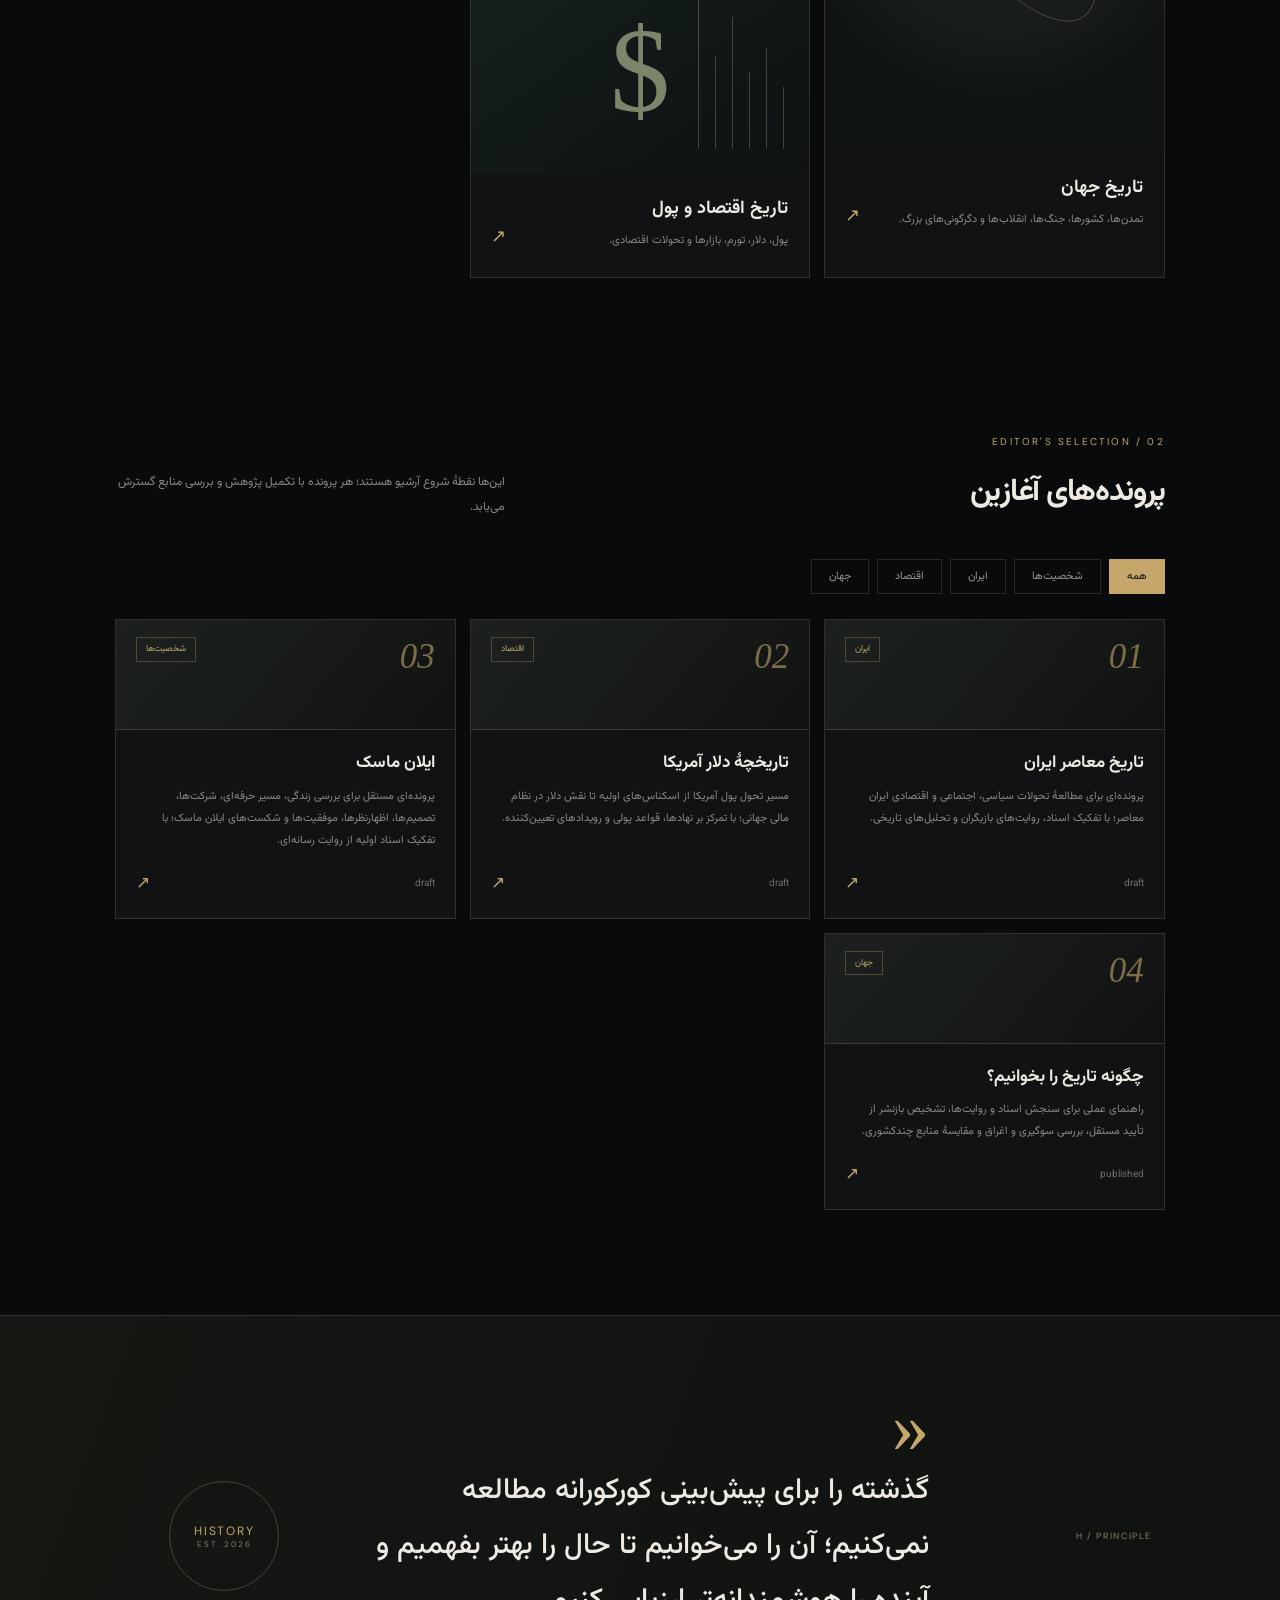
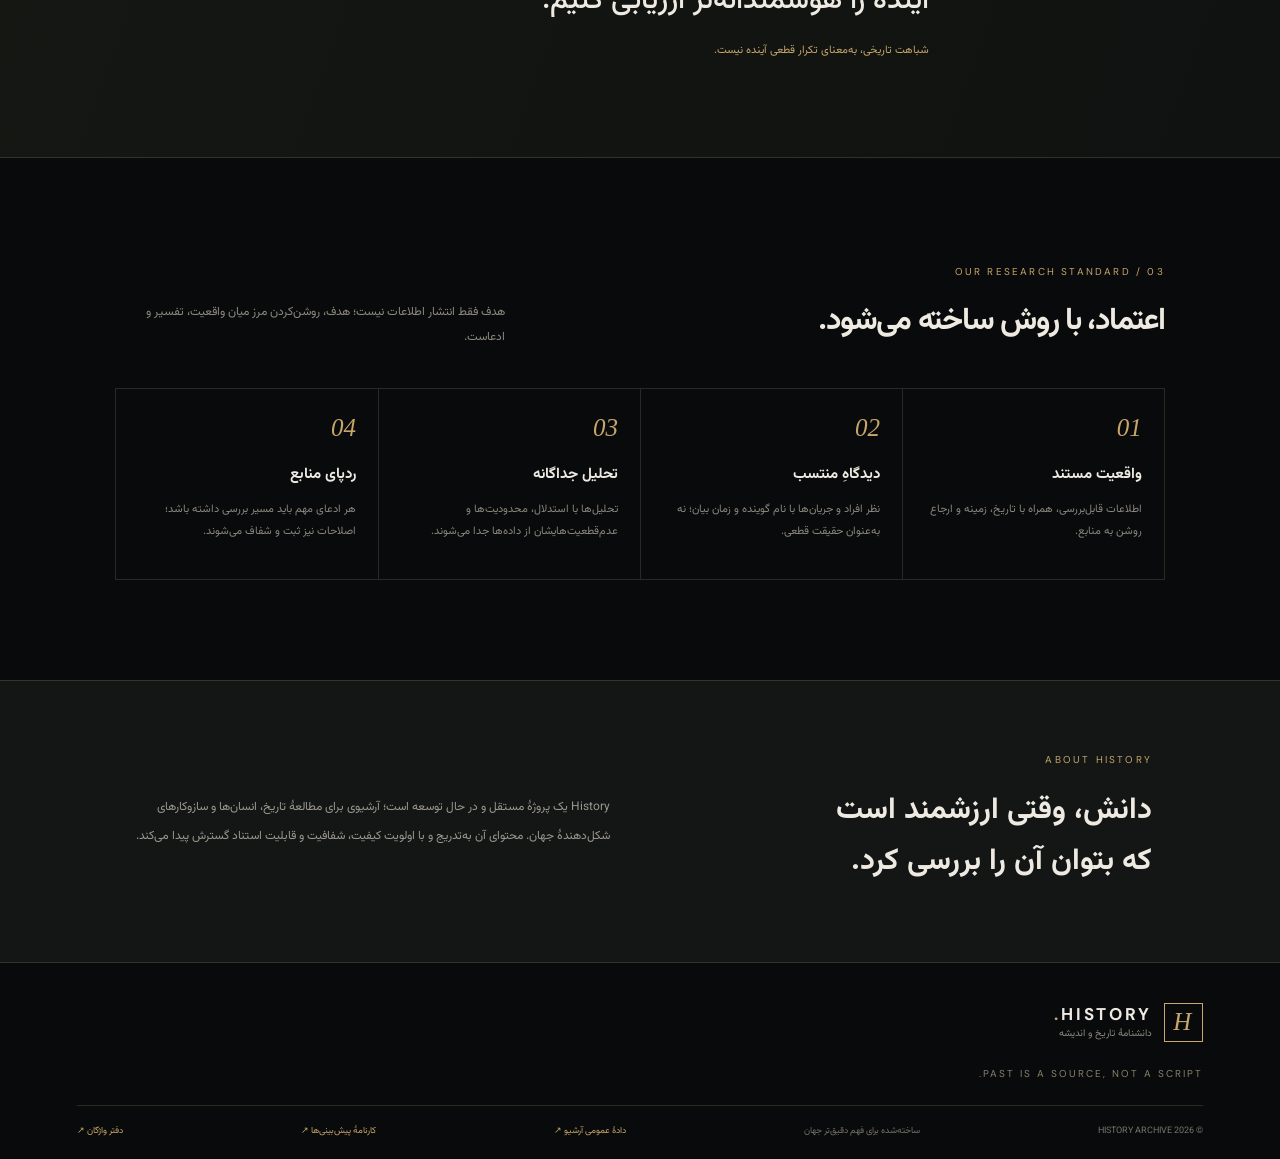
==== commit a62855c0: "Add unknown vocabulary link to History navigation" ====
--- a/index.html
+++ b/index.html
@@ -26,7 +26,7 @@
   <header class="site-header">
     <a class="brand" href="./" aria-label="History صفحه اصلی"><span class="brand-mark">H</span><span>HISTORY<span class="brand-dot">.</span><small>دانشنامهٔ تاریخ و اندیشه</small></span></a>
     <nav class="desktop-nav" aria-label="ناوبری اصلی">
-      <a href="#collections">موضوعات</a><a href="#featured">پرونده‌ها</a><a href="#method">روش پژوهش</a><a href="research.html">میز پژوهش</a><a href="news.html">آرشیو خبرها</a><a href="forecasts/">کارنامهٔ پیش‌بینی‌ها</a><a href="#about">درباره</a>
+      <a href="#collections">موضوعات</a><a href="#featured">پرونده‌ها</a><a href="#method">روش پژوهش</a><a href="research.html">میز پژوهش</a><a href="news.html">آرشیو خبرها</a><a href="vocabulary.html">واژگان ناشناخته</a><a href="forecasts/">کارنامهٔ پیش‌بینی‌ها</a><a href="#about">درباره</a>
     </nav>
     <div class="header-actions"><button class="lang-btn" id="langToggle" type="button" aria-label="نسخهٔ انگلیسی به‌زودی" disabled>EN · SOON</button><a class="header-link" href="#collections">کاوش در آرشیو <span>↗</span></a><button class="menu-btn" id="menuBtn" aria-label="باز کردن منو">☰</button></div>
   </header>
@@ -75,7 +75,7 @@
     </section>
     <section class="about-band" id="about"><div><span class="section-kicker">ABOUT HISTORY</span><h2>دانش، وقتی ارزشمند است<br>که بتوان آن را بررسی کرد.</h2></div><p>History یک پروژهٔ مستقل و در حال توسعه است؛ آرشیوی برای مطالعهٔ تاریخ، انسان‌ها و سازوکارهای شکل‌دهندهٔ جهان. محتوای آن به‌تدریج و با اولویت کیفیت، شفافیت و قابلیت استناد گسترش پیدا می‌کند.</p></section>
   </main>
-  <footer class="site-footer"><a class="brand" href="./"><span class="brand-mark">H</span><span>HISTORY<span class="brand-dot">.</span><small>دانشنامهٔ تاریخ و اندیشه</small></span></a><div class="footer-note">PAST IS A SOURCE, NOT A SCRIPT.</div><div class="footer-bottom"><span>© 2026 HISTORY ARCHIVE</span><span>ساخته‌شده برای فهم دقیق‌تر جهان</span><a href="data/index.json">دادهٔ عمومی آرشیو ↗</a><a href="forecasts/">کارنامهٔ پیش‌بینی‌ها ↗</a></div></footer>
+  <footer class="site-footer"><a class="brand" href="./"><span class="brand-mark">H</span><span>HISTORY<span class="brand-dot">.</span><small>دانشنامهٔ تاریخ و اندیشه</small></span></a><div class="footer-note">PAST IS A SOURCE, NOT A SCRIPT.</div><div class="footer-bottom"><span>© 2026 HISTORY ARCHIVE</span><span>ساخته‌شده برای فهم دقیق‌تر جهان</span><a href="data/index.json">دادهٔ عمومی آرشیو ↗</a><a href="forecasts/">کارنامهٔ پیش‌بینی‌ها ↗</a><a href="vocabulary.html">دفتر واژگان ↗</a></div></footer>
   <script src="assets/app.js" defer></script>
 </body>
 </html>
